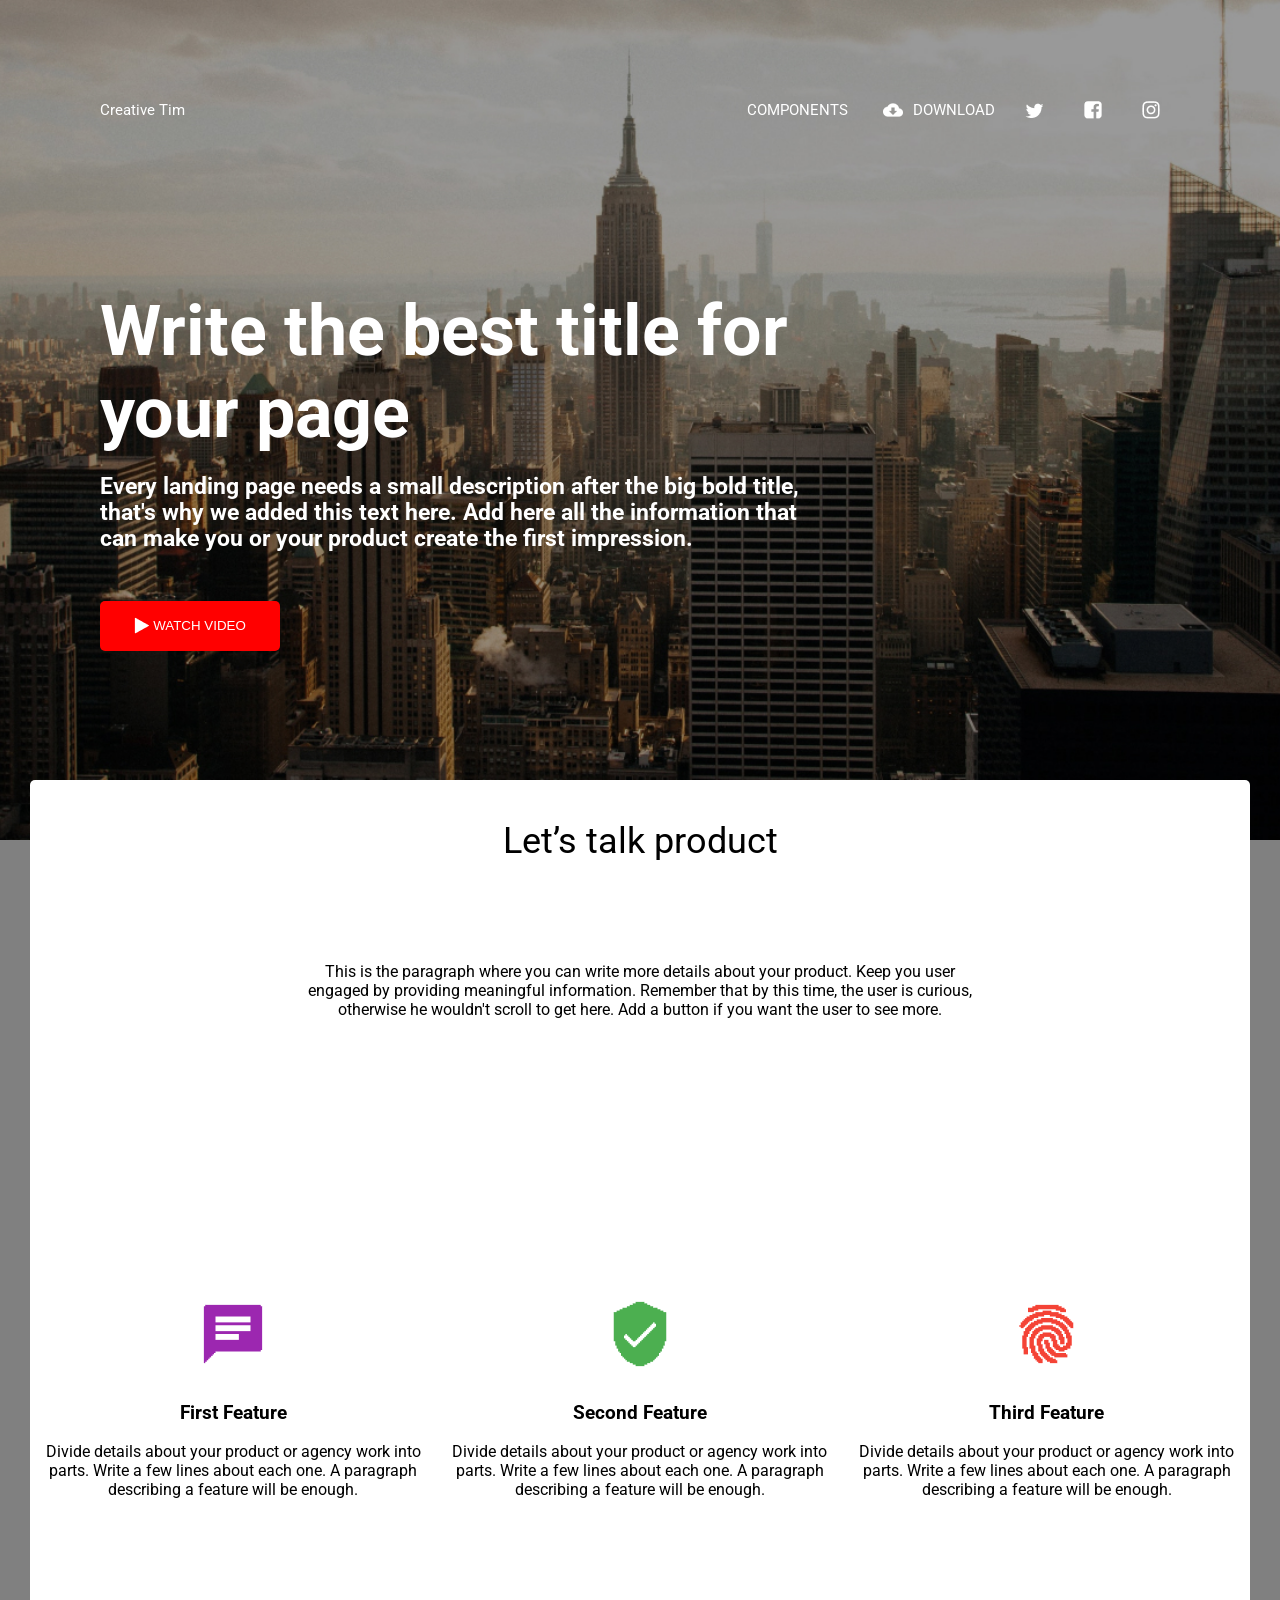
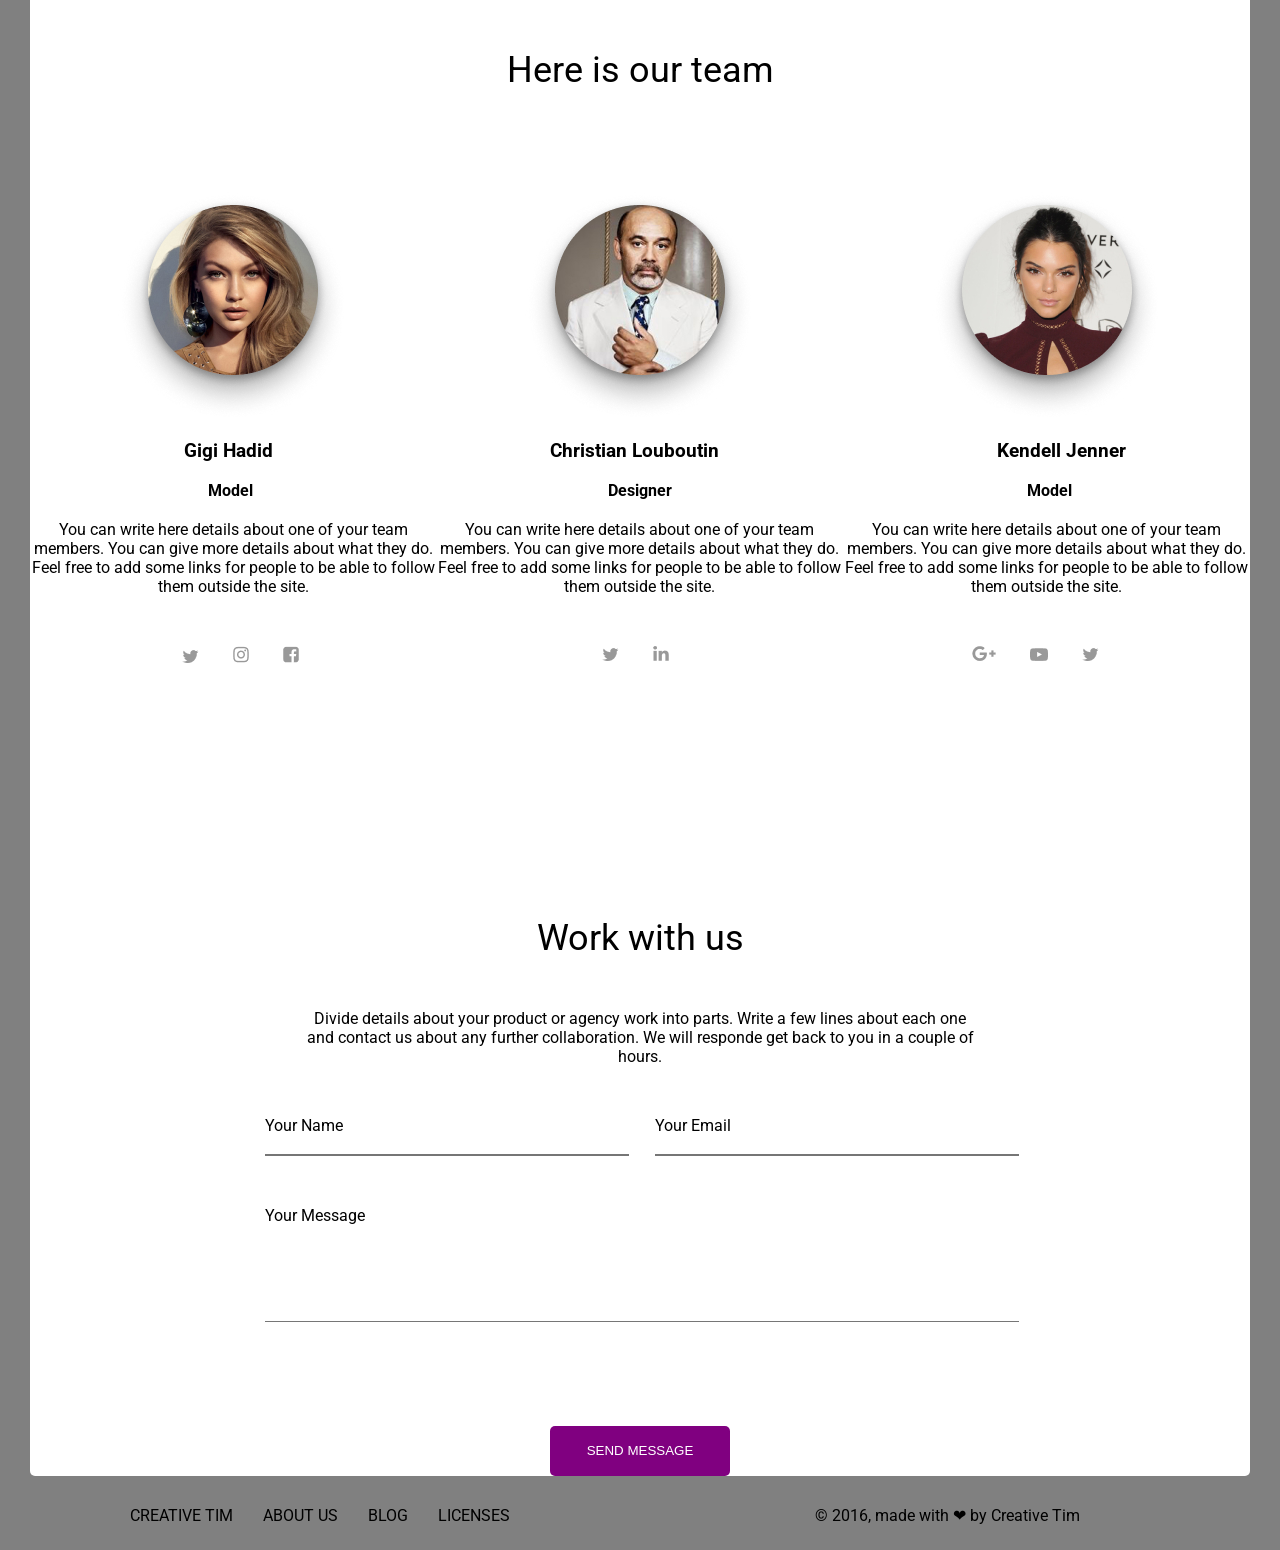
==== figma.html @ 45a32b56 "udpdate" ====
<!-- <!DOCTYPE html>
<html>
<head>
    <title> figma </title>
    <meta charset="Utf-8">
    <link rel="stylesheet" href="./figma.css">
    <link href="https://fonts.googleapis.com/css?family=Roboto:400,500&display=swap" rel="stylesheet">
    <meta name="viewport" content="width=device-width, initial-scale=1.0">
</head>
<body>    
    <header class="header">        
        <div class="flex">
            <div class="left">Creative Tim</div>
            <div class="right">
                <a class="space" href="Componenets">COMPONENTS</a>
                <img class="down" src="pictures/down.png">
                <a class="space2" href="download">DOWNLOAD</a>
                <img class="twit" src="pictures/twit.png">
                <img class="fac" src="pictures/fac.png">
                <img class="inst"src="pictures/inst.png">
            </div>
        </div>
        <div class="cont">
            <h1>
                Write the best title for<br> your page
            </h1>
        </div>
        <div class="cont2">
            <h2>Every landing page needs a small description after the big bold title,<br> 
                that's why we added this text here. Add here all the information that<br> 
                can make you or your product create the first impression.</h2>
        </div> 
        <button class="Rec2">
            <img class="triangle" src="pictures/triangle.png">WATCH VIDEO
        </button>       
    </header>
    <div class="main">
        <div class="name">Let’s talk product</div>
        <div class="content">This is the paragraph where you can write more details about your product. Keep you user<br> 
            engaged by providing meaningful information. Remember that by this time, the user is curious,<br> 
            otherwise he wouldn't scroll to get here. Add a button if you want the user to see more.</div>
        <div class="pictures">
             <img class="images" src="pictures/ff.png">          
             <img class="images" src="pictures/sf.png">
             <img class="images" src="pictures/tf.png">
        </div>
        <div class="features">
             <h3>First Feature</h3>
             <h3>Second Feature</h3>
             <h3>Third Feature</h3>
        </div>
        <div class="feature-text">
            <div class="text">
                 <span>Divide details about your product or agency work into<br> 
                 parts. Write a few lines about each one. A paragraph<br> 
                 describing a feature will be enough.<br></span>
            </div>
            <div class="text">
                 <span>Divide details about your product or agency work into<br> 
                 parts. Write a few lines about each one. A paragraph<br> 
                 describing a feature will be enough.<br></span>
            </div>
            <div class="text">
                 <span>Divide details about your product or agency work into<br> 
                 parts. Write a few lines about each one. A paragraph<br> 
                 describing a feature will be enough.<br></span>
            </div>    
        </div>
        <div class="name2">Here is our team</div>
        <div class="pictures2">
             <img class="people" src="pictures/gigi.jpg">
             <img class="people" src="pictures/chris.jpg">
             <img class="people" src="pictures/ken.jpg">
        </div>
        <div class="name-surname">
             <h3>Gigi Hadid</h3>
             <h3>Christian Louboutin</h3>
             <h3>Kendell Jenner</h3>
        </div>
        <div class="proffession">
             <h4>Model</h4>
             <h4>Designer</h4>
             <h4>Model</h4>
        </div>
        <div class="detail-text">
            <div class="detail">
                 <p>You can write here details about one of your team<br> 
                 members. You can give more details about what they do.<br> 
                 Feel free to add some links for people to be able to follow<br> 
                 them outside the site.</p>
            </div>
            <div class="detail">
                 <p>You can write here details about one of your team<br> 
                 members. You can give more details about what they do.<br> 
                 Feel free to add some links for people to be able to follow<br> 
                 them outside the site.</p>
            </div>
            <div class="detail">
                 <p>You can write here details about one of your team<br> 
                 members. You can give more details about what they do.<br> 
                 Feel free to add some links for people to be able to follow<br> 
                 them outside the site.</p>
            </div>
        </div>
        <div class="icons-int">
            <div class="icons">
                <img class="twit2" src="pictures/twit2.png">
                <img class="inst2" src="pictures/inst2.png">
                <img class="fac2" src="pictures/fac2.png">
            </div>
            <div class="icons">
                <img class="twit2" src="pictures/twit2.png">
                <img class="link" src="pictures/link.png">
            </div>
            <div class="icons">
                <img class="Google" src="pictures/G.png">
                <img class="yout" src="pictures/yout.png">
                <img class="twit2" src="pictures/twit2.png">
            </div>
        </div>
        <div class="contact-form">
            <div class="name3">Work with us</div>
            <div class="content2">Divide details about your product or agency work into parts. Write a few lines about each one<br> 
                and contact us about any further collaboration. We will responde get back to you in a couple of<br>hours.
            </div>
            <div class="sign">
                <div class="TEXT">
                    <p class="input-name">Your Name</p>
               
                    <div>
                        <input class="dig1" type="text" name="name">
                    </div>
                </div>   
                <div class="TEXT">
                    <p class="input-name">Your Email</p>
                
                    <div>
                        <input class="dig2" type="text">
                    </div>
                </div>
            </div>
            <div class="sign2">
                <p class="input-name2">Your Message</p>
                <div>
                    <textarea class="sign2-2"></textarea>
                </div>
            </div>
            <div class="send-message">
                <button class="s-m">SEND MESSAGE</button>
                
            </div>
        </div>
    </div>
    <footer class="bottom">
        <div class="bottom-words">
            <div class="words">CREATIVE TIM</div>
            <div class="words">ABOUT US</div>
            <div class="words">BLOG</div>
            <div class="words">LICENSES</div>
        </div>
        <div class="corp">&#169; 2016, made with &#10084; by Creative Tim</div>
    </footer>    
</body>
</html> -->


<!DOCTYPE html>
<html>
<head>
    <title> figma </title>
    <meta charset="Utf-8">
    <link rel="stylesheet" href="./figma.css">
    <link href="https://fonts.googleapis.com/css?family=Roboto:400,500&display=swap" rel="stylesheet">
    <meta name="viewport" content="width=device-width, initial-scale=1.0">
</head>
<body>    
    <header class="header">        
        <div class="flex">
            <div class="left">Creative Tim</div>
            <div class="right">
                <a class="space" href="Componenets">COMPONENTS</a>
                <img class="down" src="pictures/down.png">
                <a class="space2" href="download">DOWNLOAD</a>
                <img class="twit" src="pictures/twit.png">
                <img class="fac" src="pictures/fac.png">
                <img class="inst"src="pictures/inst.png">
            </div>
        </div>
        <div class="cont">
            <h1>
                Write the best title for your page
            </h1>
        </div>
        <div class="cont2">
            <h2>Every landing page needs a small description after the big bold title, 
                that's why we added this text here. Add here all the information that 
                can make you or your product create the first impression.</h2>
        </div> 
        <button class="Rec2">
            <img class="triangle" src="pictures/triangle.png">WATCH VIDEO
        </button>       
    </header>
    <div class="main">
        <div class="name">Let’s talk product</div>
        <div class="content">This is the paragraph where you can write more details about your product. Keep you user<br> 
            engaged by providing meaningful information. Remember that by this time, the user is curious,<br> 
            otherwise he wouldn't scroll to get here. Add a button if you want the user to see more.</div>
        <div class="pictures-features-text">
            <div class="pic-feat-txt">
                    <img class="images" src="pictures/ff.png">
                    <h3>First Feature</h3>
                    <span>Divide details about your product or agency work into<br> 
                        parts. Write a few lines about each one. A paragraph<br> 
                        describing a feature will be enough.<br></span>
            </div>
            <div class="pic-feat-txt">         
                    <img class="images" src="pictures/sf.png">
                    <h3>Second Feature</h3>
                    <span>Divide details about your product or agency work into<br> 
                        parts. Write a few lines about each one. A paragraph<br> 
                        describing a feature will be enough.<br></span>
            </div>
            <div class="pic-feat-txt">
                    <img class="images" src="pictures/tf.png">
                    <h3>Third Feature</h3>
                    <span>Divide details about your product or agency work into<br> 
                        parts. Write a few lines about each one. A paragraph<br> 
                        describing a feature will be enough.<br></span>
            </div>
        </div>                  
        <div class="name2">Here is our team</div>
        <div class="pictures2">
             <img class="people" src="pictures/gigi.jpg">
             <img class="people" src="pictures/chris.jpg">
             <img class="people" src="pictures/ken.jpg">
        </div>
        <div class="name-surname">
             <h3>Gigi Hadid</h3>
             <h3>Christian Louboutin</h3>
             <h3>Kendell Jenner</h3>
        </div>
        <div class="proffession">
             <h4>Model</h4>
             <h4>Designer</h4>
             <h4>Model</h4>
        </div>
        <div class="detail-text">
            <div class="detail">
                 <p>You can write here details about one of your team<br> 
                 members. You can give more details about what they do.<br> 
                 Feel free to add some links for people to be able to follow<br> 
                 them outside the site.</p>
            </div>
            <div class="detail">
                 <p>You can write here details about one of your team<br> 
                 members. You can give more details about what they do.<br> 
                 Feel free to add some links for people to be able to follow<br> 
                 them outside the site.</p>
            </div>
            <div class="detail">
                 <p>You can write here details about one of your team<br> 
                 members. You can give more details about what they do.<br> 
                 Feel free to add some links for people to be able to follow<br> 
                 them outside the site.</p>
            </div>
        </div>
        <div class="icons-int">
            <div class="icons">
                <img class="twit2" src="pictures/twit2.png">
                <img class="inst2" src="pictures/inst2.png">
                <img class="fac2" src="pictures/fac2.png">
            </div>
            <div class="icons">
                <img class="twit2" src="pictures/twit2.png">
                <img class="link" src="pictures/link.png">
            </div>
            <div class="icons">
                <img class="Google" src="pictures/G.png">
                <img class="yout" src="pictures/yout.png">
                <img class="twit2" src="pictures/twit2.png">
            </div>
        </div>
        <div class="contact-form">
            <div class="name3">Work with us</div>
            <div class="content2">Divide details about your product or agency work into parts. Write a few lines about each one<br> 
                and contact us about any further collaboration. We will responde get back to you in a couple of<br>hours.
            </div>
            <div class="sign">
                <div class="TEXT">
                    <p class="input-name">Your Name</p>
               
                    <div>
                        <input class="dig1" type="text" name="name">
                    </div>
                </div>   
                <div class="TEXT">
                    <p class="input-name">Your Email</p>
                
                    <div>
                        <input class="dig2" type="text">
                    </div>
                </div>
            </div>
            <div class="sign2">
                <p class="input-name2">Your Message</p>
                <div>
                    <textarea class="sign2-2"></textarea>
                </div>
            </div>
            <div class="send-message">
                <button class="s-m">SEND MESSAGE</button>
                
            </div>
        </div>
    </div>
    <footer class="bottom">
        <div class="bottom-words">
            <div class="words">CREATIVE TIM</div>
            <div class="words">ABOUT US</div>
            <div class="words">BLOG</div>
            <div class="words">LICENSES</div>
        </div>
        <div class="corp">&#169; 2016, made with &#10084; by Creative Tim</div>
    </footer>    
</body>
</html>
---- figma.css ----
/* p,h1{ 
    margin:0;
}

.header{   
    background: url(pictures/Rec.jpg) no-repeat center / cover; 
    height: 740px;
    color: white;
    padding-top: 100px;
    padding-left: 100px;
    padding-right: 100px;
    font-size: 15px;      
}
body{
    background: grey;
    font-family: Roboto;
    margin:0;   
}
a{
  color: white;    
}
.right{
    display: flex;
    align-items: center;
}
.space{
    margin: 0 35px;
    text-decoration: none;
}
.down{
    margin-left: 0 ;
}
.space2{
    margin: 0 10px;
    text-decoration: none;
}
.twit{
    margin: 0 20px;
}
.fac{
    margin: 0 20px;
}
.inst{
    margin: 0 20px;
}
.flex{
    display: flex;
    justify-content: space-between;
    align-items: center;
    margin-bottom: 170px;
}
.cont{
    font-style: normal;
    font-size: 35px;    
    font-weight: 500;
    font-family: Roboto;        
}
.cont2{
    margin-bottom: 50px;
    font-family: Roboto;
    font-weight: normal;
}
.Rec2{
    height: 50px;
    width: 180px;
    background-color: red;
    line-height: 50px;
    text-align: center;
    display: flex;
    justify-content: center;
    align-items: center;
    border-radius: 5px;
    border: none;
    color: white;
}
.triangle{
    padding-right:3px;
}
.main {
    background-color: white;
    padding: 100px;    
    margin: 30px;
    margin-top:-60px;
    border-radius: 5px;  
}
.name{
    margin-bottom: 100px;
    text-align: center;
    font-size: 36px;
    font-family: Roboto;
    font-style: normal;    
}
.content{    
    margin: auto;
    text-align: center;
    width: auto;
    margin-bottom:280px;
}
.pictures{
    display: flex;
    justify-content: space-around;
}
.images{
    margin-bottom:10px;
}
.features{    
    display: flex;
    justify-content: space-around;       
}
.feature-text{
    padding-top:30px;
    display: flex;
    justify-content: space-around;
    margin-bottom: 250px;
}
.text{
    text-align: center;
}
.name2{    
    text-align: center;
    font-size: 36px;
    font-family: Roboto;
    font-style: normal;
    margin-bottom: 50px;
}
.pictures2{
    padding-top: 50px;
    display: flex;
    justify-content: space-around;
}

.name-surname{
    display: flex;
    justify-content: space-around;
    margin-top: 0;
}
.name-surname h3{
    margin-left: 30px;
}
.proffession{
    display: flex;
    justify-content: space-around;
}
.proffession h4{
    margin: 0px;
}
.detail-text{
    display: flex;
    justify-content: space-around;
    text-align:center;
    margin-top:20px;
}
.icons-int{
    display: flex;
    justify-content: space-around;
    margin-bottom:250px;   
}
.icons{
    margin-top: 50px;
}
.twit2{
    margin: 0 15px;
}
.inst2{
    margin: 0 15px; 
}
.fac2{
    margin: 0 15px;
}
.link{
    margin: 0 15px;
}
.Google{
    margin: 0 15px;
}
.yout{
    margin: 0 15px;
}
.contact-form{
    padding-right: 20px;
    padding-left: 20px;
    font-family: Roboto;
}
.name3{    
    text-align: center;
    font-size: 36px;
    font-family: Roboto;
    font-style: normal;
    margin-bottom: 50px;
}
.content2{
    text-align: center;
    margin-bottom: 50px;;
}
.sign{
    display:flex;
    justify-content: space-around;     
    max-width: 750px;
    margin-left: auto;
    margin-right: auto;
    margin-bottom: 50px;;   
}

.TEXT{
    width:48%;

}
.TEXT:first-child{
    margin-right: 4%;
}

.dig1{
    width: 100%;
    border-top:none;
    border-right:none;
    border-left:none;
}
.dig2{
    width:100%;
    border-top:none;
    border-right:none;
    border-left:none;
}
.sign2{
    max-width: 750px;    
    margin-right: auto;
    margin-left: auto;
    margin-bottom: 100px;      
}
.sign2-2{
    height: 92px;
    resize: none;
    border-top:none;
    border-right:none;
    border-left:none;
    width: 100%;    
}
.send-message{
    display: flex;
    justify-content: center;    
}

.bor{
    border-top:none;
    border-right:none;
    border-left:none;
}
.s-m{
    display: flex;
    justify-content: center;
    height: 50px;
    width: 180px;
    background-color:purple;
    line-height: 50px;
    text-align: center;
    display: flex;
    justify-content: center;
    align-items: center;
    border-radius: 5px;
    color:white;
    border:none;
    cursor: pointer;       
}
.bottom{
    display: flex;
    justify-content: space-between;
    padding-right:100px;
    padding-left: 100px;
    margin-bottom: 25px;
}
.bottom-words{
    display: flex;
    justify-content: start;
}
.words{
    padding-left: 30px;
}
.corp{
    padding-right: 100px;
}


@media screen and (max-width: 800px) {
    .pictures2 {        
        flex-direction: column;
        align-items: center;       
    }
    .flex{
        flex-direction: column;
        align-items: center; 
    }
    .bottom{
        flex-direction: column;
        align-items: center;  
    }
}
@media screen and (max-width: 800px){
    .cont{
        font-size: 20px;              
    }
    .cont2{
        font-size: 10px; 
    }
}
@media screen and (max-width: 700px){
    .sign{
        flex-direction: column;
        align-items: center;                
    }
    .sign2{
        text-align: center;
    }
    .bottom{
        display: flex; 
        justify-content: space-between;
        padding-right:10px;
        padding-left: 10px;
        margin-bottom: 5px;
    }
    .pictures{
        flex-direction: column;
        align-items: center;
    }
    
} */


p,h1{ 
    margin:0;
}

.header{   
    background: url(pictures/Rec.jpg) no-repeat center / cover; 
    height: 740px;
    color: white;
    padding-top: 100px;
    padding-left: 100px;
    padding-right: 100px;
    font-size: 15px;      
}
body{
    background: grey;
    font-family: Roboto;
    margin:0;   
}
a{
  color: white;    
}
.right{
    display: flex;
    align-items: center;
}
.space{
    margin: 0 35px;
    text-decoration: none;
}
.down{
    margin-left: 0 ;
}
.space2{
    margin: 0 10px;
    text-decoration: none;
}
.twit{
    margin: 0 20px;
}
.fac{
    margin: 0 20px;
}
.inst{
    margin: 0 20px;
}
.flex{
    display: flex;
    justify-content: space-between;
    align-items: center;
    margin-bottom: 170px;
}
.cont{
    font-style: normal;
    font-size: 35px;    
    font-weight: 500;
    font-family: Roboto;
    width: 744px;        
}
.cont2{
    margin-bottom: 50px;
    font-family: Roboto;
    font-weight: normal;
    width: 715px;
}
.Rec2{
    height: 50px;
    width: 180px;
    background-color: red;
    line-height: 50px;
    text-align: center;
    display: flex;
    justify-content: center;
    align-items: center;
    border-radius: 5px;
    border: none;
    color: white;
}
.triangle{
    padding-right:3px;
}
.main {
    background-color: white;
    padding-top: 40px;    
    margin: 30px;
    margin-top:-60px;
    border-radius: 5px;  
}
.name{
    margin-bottom: 100px;
    text-align: center;
    font-size: 36px;
    font-family: Roboto;
    font-style: normal;    
}
.content{    
    margin: auto;
    text-align: center;
    width: auto;
    margin-bottom:280px;
}
.pictures{
    display: flex;
    justify-content: space-around;
}
.images{
    margin-bottom:10px;
}

.pictures-features-text{
    display: flex;
    justify-content: space-around;
    text-align: center;
    max-width: 100%;
    margin-bottom: 150px;
}

.text{
    text-align: center;
}
.name2{    
    text-align: center;
    font-size: 36px;
    font-family: Roboto;
    font-style: normal;
    margin-bottom: 50px;
}
.pictures2{
    padding-top: 50px;
    display: flex;
    justify-content: space-around;
}

.name-surname{
    display: flex;
    justify-content: space-around;
    margin-top: 0;
}
.name-surname h3{
    margin-left: 30px;
}
.proffession{
    display: flex;
    justify-content: space-around;
}
.proffession h4{
    margin: 0px;
}
.detail-text{
    display: flex;
    justify-content: space-around;
    text-align:center;
    margin-top:20px;
}
.icons-int{
    display: flex;
    justify-content: space-around;
    margin-bottom:250px;   
}
.icons{
    margin-top: 50px;
}
.twit2{
    margin: 0 15px;
}
.inst2{
    margin: 0 15px; 
}
.fac2{
    margin: 0 15px;
}
.link{
    margin: 0 15px;
}
.Google{
    margin: 0 15px;
}
.yout{
    margin: 0 15px;
}
.contact-form{
    padding-right: 20px;
    padding-left: 20px;
    font-family: Roboto;
}
.name3{    
    text-align: center;
    font-size: 36px;
    font-family: Roboto;
    font-style: normal;
    margin-bottom: 50px;
}
.content2{
    text-align: center;
    margin-bottom: 50px;;
}
.sign{
    display:flex;
    justify-content: space-around;     
    max-width: 750px;
    margin-left: auto;
    margin-right: auto;
    margin-bottom: 50px;;   
}

.TEXT{
    width:48%;

}
.TEXT:first-child{
    margin-right: 4%;
}

.dig1{
    width: 100%;
    border-top:none;
    border-right:none;
    border-left:none;
}
.dig2{
    width:100%;
    border-top:none;
    border-right:none;
    border-left:none;
}
.sign2{
    max-width: 750px;    
    margin-right: auto;
    margin-left: auto;
    margin-bottom: 100px;      
}
.sign2-2{
    height: 92px;
    resize: none;
    border-top:none;
    border-right:none;
    border-left:none;
    width: 100%;    
}
.send-message{
    display: flex;
    justify-content: center;    
}

.bor{
    border-top:none;
    border-right:none;
    border-left:none;
}
.s-m{
    display: flex;
    justify-content: center;
    height: 50px;
    width: 180px;
    background-color:purple;
    line-height: 50px;
    text-align: center;
    display: flex;
    justify-content: center;
    align-items: center;
    border-radius: 5px;
    color:white;
    border:none;
    cursor: pointer;       
}
.bottom{
    display: flex;
    justify-content: space-between;
    padding-right:100px;
    padding-left: 100px;
    margin-bottom: 25px;
}
.bottom-words{
    display: flex;
    justify-content: start;
}
.words{
    padding-left: 30px;
}
.corp{
    padding-right: 100px;
}


@media screen and (max-width: 700px){
    .pictures2 {        
        flex-direction: column;
        align-items: center;       
    }
    .flex{
        flex-direction: column;
        align-items: center; 
    }
    .bottom{
        flex-direction: column;
        align-items: center;  
    }
    .cont{
        font-size: 30px;
        width:465px;                      
    }
    .cont2{
        font-size: 13px;        
        width: 421px;         
    }
    .header{
        padding-left: 22px;
    }
    .sign{
        flex-direction: column;
        align-items: center;                
    }
    .sign2{
        text-align: center;
    }
    .bottom{
        display: flex; 
        justify-content: space-between;
        padding-right:10px;
        padding-left: 10px;
        margin-bottom: 5px;
    }
   
    .pictures-features-text{
        flex-direction: column;             
    }
    .content{    
        font-size: 20px;
        
    }
    
}
---- figma.css ----
/* p,h1{ 
    margin:0;
}

.header{   
    background: url(pictures/Rec.jpg) no-repeat center / cover; 
    height: 740px;
    color: white;
    padding-top: 100px;
    padding-left: 100px;
    padding-right: 100px;
    font-size: 15px;      
}
body{
    background: grey;
    font-family: Roboto;
    margin:0;   
}
a{
  color: white;    
}
.right{
    display: flex;
    align-items: center;
}
.space{
    margin: 0 35px;
    text-decoration: none;
}
.down{
    margin-left: 0 ;
}
.space2{
    margin: 0 10px;
    text-decoration: none;
}
.twit{
    margin: 0 20px;
}
.fac{
    margin: 0 20px;
}
.inst{
    margin: 0 20px;
}
.flex{
    display: flex;
    justify-content: space-between;
    align-items: center;
    margin-bottom: 170px;
}
.cont{
    font-style: normal;
    font-size: 35px;    
    font-weight: 500;
    font-family: Roboto;        
}
.cont2{
    margin-bottom: 50px;
    font-family: Roboto;
    font-weight: normal;
}
.Rec2{
    height: 50px;
    width: 180px;
    background-color: red;
    line-height: 50px;
    text-align: center;
    display: flex;
    justify-content: center;
    align-items: center;
    border-radius: 5px;
    border: none;
    color: white;
}
.triangle{
    padding-right:3px;
}
.main {
    background-color: white;
    padding: 100px;    
    margin: 30px;
    margin-top:-60px;
    border-radius: 5px;  
}
.name{
    margin-bottom: 100px;
    text-align: center;
    font-size: 36px;
    font-family: Roboto;
    font-style: normal;    
}
.content{    
    margin: auto;
    text-align: center;
    width: auto;
    margin-bottom:280px;
}
.pictures{
    display: flex;
    justify-content: space-around;
}
.images{
    margin-bottom:10px;
}
.features{    
    display: flex;
    justify-content: space-around;       
}
.feature-text{
    padding-top:30px;
    display: flex;
    justify-content: space-around;
    margin-bottom: 250px;
}
.text{
    text-align: center;
}
.name2{    
    text-align: center;
    font-size: 36px;
    font-family: Roboto;
    font-style: normal;
    margin-bottom: 50px;
}
.pictures2{
    padding-top: 50px;
    display: flex;
    justify-content: space-around;
}

.name-surname{
    display: flex;
    justify-content: space-around;
    margin-top: 0;
}
.name-surname h3{
    margin-left: 30px;
}
.proffession{
    display: flex;
    justify-content: space-around;
}
.proffession h4{
    margin: 0px;
}
.detail-text{
    display: flex;
    justify-content: space-around;
    text-align:center;
    margin-top:20px;
}
.icons-int{
    display: flex;
    justify-content: space-around;
    margin-bottom:250px;   
}
.icons{
    margin-top: 50px;
}
.twit2{
    margin: 0 15px;
}
.inst2{
    margin: 0 15px; 
}
.fac2{
    margin: 0 15px;
}
.link{
    margin: 0 15px;
}
.Google{
    margin: 0 15px;
}
.yout{
    margin: 0 15px;
}
.contact-form{
    padding-right: 20px;
    padding-left: 20px;
    font-family: Roboto;
}
.name3{    
    text-align: center;
    font-size: 36px;
    font-family: Roboto;
    font-style: normal;
    margin-bottom: 50px;
}
.content2{
    text-align: center;
    margin-bottom: 50px;;
}
.sign{
    display:flex;
    justify-content: space-around;     
    max-width: 750px;
    margin-left: auto;
    margin-right: auto;
    margin-bottom: 50px;;   
}

.TEXT{
    width:48%;

}
.TEXT:first-child{
    margin-right: 4%;
}

.dig1{
    width: 100%;
    border-top:none;
    border-right:none;
    border-left:none;
}
.dig2{
    width:100%;
    border-top:none;
    border-right:none;
    border-left:none;
}
.sign2{
    max-width: 750px;    
    margin-right: auto;
    margin-left: auto;
    margin-bottom: 100px;      
}
.sign2-2{
    height: 92px;
    resize: none;
    border-top:none;
    border-right:none;
    border-left:none;
    width: 100%;    
}
.send-message{
    display: flex;
    justify-content: center;    
}

.bor{
    border-top:none;
    border-right:none;
    border-left:none;
}
.s-m{
    display: flex;
    justify-content: center;
    height: 50px;
    width: 180px;
    background-color:purple;
    line-height: 50px;
    text-align: center;
    display: flex;
    justify-content: center;
    align-items: center;
    border-radius: 5px;
    color:white;
    border:none;
    cursor: pointer;       
}
.bottom{
    display: flex;
    justify-content: space-between;
    padding-right:100px;
    padding-left: 100px;
    margin-bottom: 25px;
}
.bottom-words{
    display: flex;
    justify-content: start;
}
.words{
    padding-left: 30px;
}
.corp{
    padding-right: 100px;
}


@media screen and (max-width: 800px) {
    .pictures2 {        
        flex-direction: column;
        align-items: center;       
    }
    .flex{
        flex-direction: column;
        align-items: center; 
    }
    .bottom{
        flex-direction: column;
        align-items: center;  
    }
}
@media screen and (max-width: 800px){
    .cont{
        font-size: 20px;              
    }
    .cont2{
        font-size: 10px; 
    }
}
@media screen and (max-width: 700px){
    .sign{
        flex-direction: column;
        align-items: center;                
    }
    .sign2{
        text-align: center;
    }
    .bottom{
        display: flex; 
        justify-content: space-between;
        padding-right:10px;
        padding-left: 10px;
        margin-bottom: 5px;
    }
    .pictures{
        flex-direction: column;
        align-items: center;
    }
    
} */


p,h1{ 
    margin:0;
}

.header{   
    background: url(pictures/Rec.jpg) no-repeat center / cover; 
    height: 740px;
    color: white;
    padding-top: 100px;
    padding-left: 100px;
    padding-right: 100px;
    font-size: 15px;      
}
body{
    background: grey;
    font-family: Roboto;
    margin:0;   
}
a{
  color: white;    
}
.right{
    display: flex;
    align-items: center;
}
.space{
    margin: 0 35px;
    text-decoration: none;
}
.down{
    margin-left: 0 ;
}
.space2{
    margin: 0 10px;
    text-decoration: none;
}
.twit{
    margin: 0 20px;
}
.fac{
    margin: 0 20px;
}
.inst{
    margin: 0 20px;
}
.flex{
    display: flex;
    justify-content: space-between;
    align-items: center;
    margin-bottom: 170px;
}
.cont{
    font-style: normal;
    font-size: 35px;    
    font-weight: 500;
    font-family: Roboto;
    width: 744px;        
}
.cont2{
    margin-bottom: 50px;
    font-family: Roboto;
    font-weight: normal;
    width: 715px;
}
.Rec2{
    height: 50px;
    width: 180px;
    background-color: red;
    line-height: 50px;
    text-align: center;
    display: flex;
    justify-content: center;
    align-items: center;
    border-radius: 5px;
    border: none;
    color: white;
}
.triangle{
    padding-right:3px;
}
.main {
    background-color: white;
    padding-top: 40px;    
    margin: 30px;
    margin-top:-60px;
    border-radius: 5px;  
}
.name{
    margin-bottom: 100px;
    text-align: center;
    font-size: 36px;
    font-family: Roboto;
    font-style: normal;    
}
.content{    
    margin: auto;
    text-align: center;
    width: auto;
    margin-bottom:280px;
}
.pictures{
    display: flex;
    justify-content: space-around;
}
.images{
    margin-bottom:10px;
}

.pictures-features-text{
    display: flex;
    justify-content: space-around;
    text-align: center;
    max-width: 100%;
    margin-bottom: 150px;
}

.text{
    text-align: center;
}
.name2{    
    text-align: center;
    font-size: 36px;
    font-family: Roboto;
    font-style: normal;
    margin-bottom: 50px;
}
.pictures2{
    padding-top: 50px;
    display: flex;
    justify-content: space-around;
}

.name-surname{
    display: flex;
    justify-content: space-around;
    margin-top: 0;
}
.name-surname h3{
    margin-left: 30px;
}
.proffession{
    display: flex;
    justify-content: space-around;
}
.proffession h4{
    margin: 0px;
}
.detail-text{
    display: flex;
    justify-content: space-around;
    text-align:center;
    margin-top:20px;
}
.icons-int{
    display: flex;
    justify-content: space-around;
    margin-bottom:250px;   
}
.icons{
    margin-top: 50px;
}
.twit2{
    margin: 0 15px;
}
.inst2{
    margin: 0 15px; 
}
.fac2{
    margin: 0 15px;
}
.link{
    margin: 0 15px;
}
.Google{
    margin: 0 15px;
}
.yout{
    margin: 0 15px;
}
.contact-form{
    padding-right: 20px;
    padding-left: 20px;
    font-family: Roboto;
}
.name3{    
    text-align: center;
    font-size: 36px;
    font-family: Roboto;
    font-style: normal;
    margin-bottom: 50px;
}
.content2{
    text-align: center;
    margin-bottom: 50px;;
}
.sign{
    display:flex;
    justify-content: space-around;     
    max-width: 750px;
    margin-left: auto;
    margin-right: auto;
    margin-bottom: 50px;;   
}

.TEXT{
    width:48%;

}
.TEXT:first-child{
    margin-right: 4%;
}

.dig1{
    width: 100%;
    border-top:none;
    border-right:none;
    border-left:none;
}
.dig2{
    width:100%;
    border-top:none;
    border-right:none;
    border-left:none;
}
.sign2{
    max-width: 750px;    
    margin-right: auto;
    margin-left: auto;
    margin-bottom: 100px;      
}
.sign2-2{
    height: 92px;
    resize: none;
    border-top:none;
    border-right:none;
    border-left:none;
    width: 100%;    
}
.send-message{
    display: flex;
    justify-content: center;    
}

.bor{
    border-top:none;
    border-right:none;
    border-left:none;
}
.s-m{
    display: flex;
    justify-content: center;
    height: 50px;
    width: 180px;
    background-color:purple;
    line-height: 50px;
    text-align: center;
    display: flex;
    justify-content: center;
    align-items: center;
    border-radius: 5px;
    color:white;
    border:none;
    cursor: pointer;       
}
.bottom{
    display: flex;
    justify-content: space-between;
    padding-right:100px;
    padding-left: 100px;
    margin-bottom: 25px;
}
.bottom-words{
    display: flex;
    justify-content: start;
}
.words{
    padding-left: 30px;
}
.corp{
    padding-right: 100px;
}


@media screen and (max-width: 700px){
    .pictures2 {        
        flex-direction: column;
        align-items: center;       
    }
    .flex{
        flex-direction: column;
        align-items: center; 
    }
    .bottom{
        flex-direction: column;
        align-items: center;  
    }
    .cont{
        font-size: 30px;
        width:465px;                      
    }
    .cont2{
        font-size: 13px;        
        width: 421px;         
    }
    .header{
        padding-left: 22px;
    }
    .sign{
        flex-direction: column;
        align-items: center;                
    }
    .sign2{
        text-align: center;
    }
    .bottom{
        display: flex; 
        justify-content: space-between;
        padding-right:10px;
        padding-left: 10px;
        margin-bottom: 5px;
    }
   
    .pictures-features-text{
        flex-direction: column;             
    }
    .content{    
        font-size: 20px;
        
    }
    
}
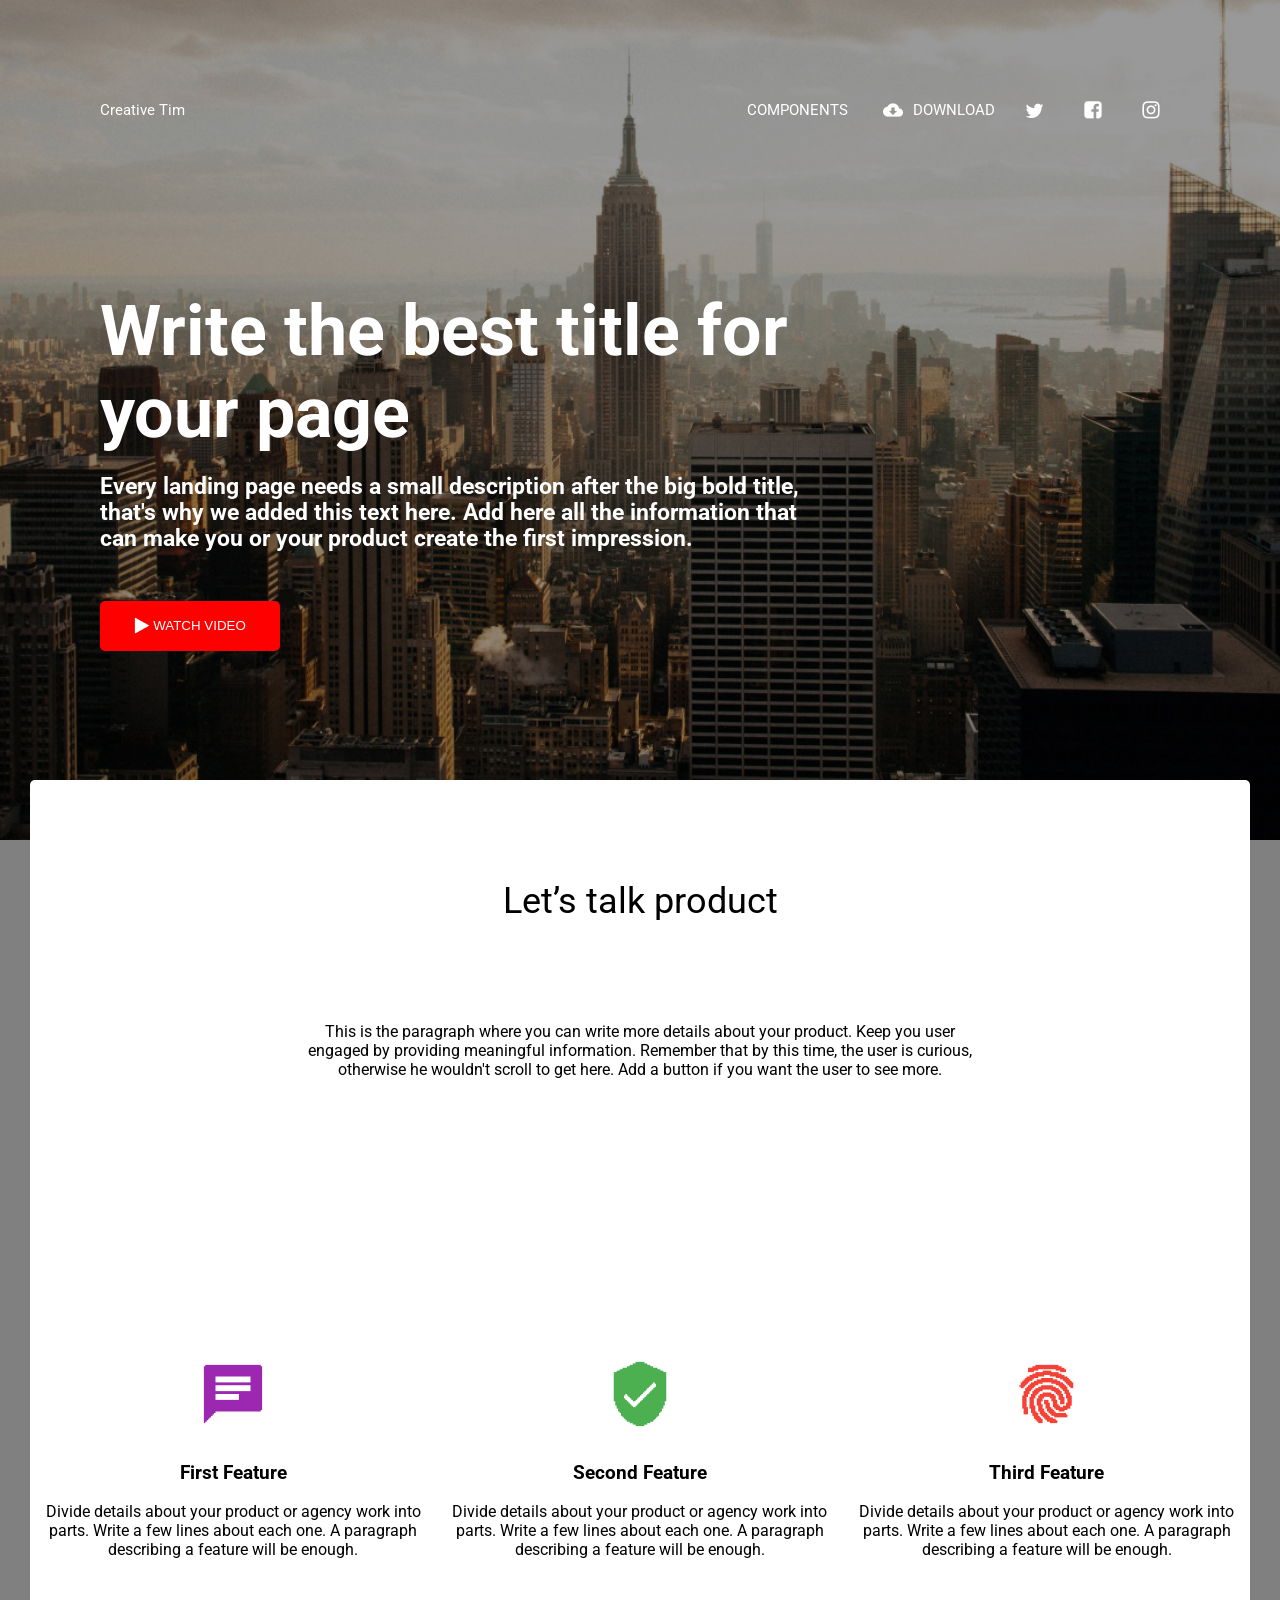
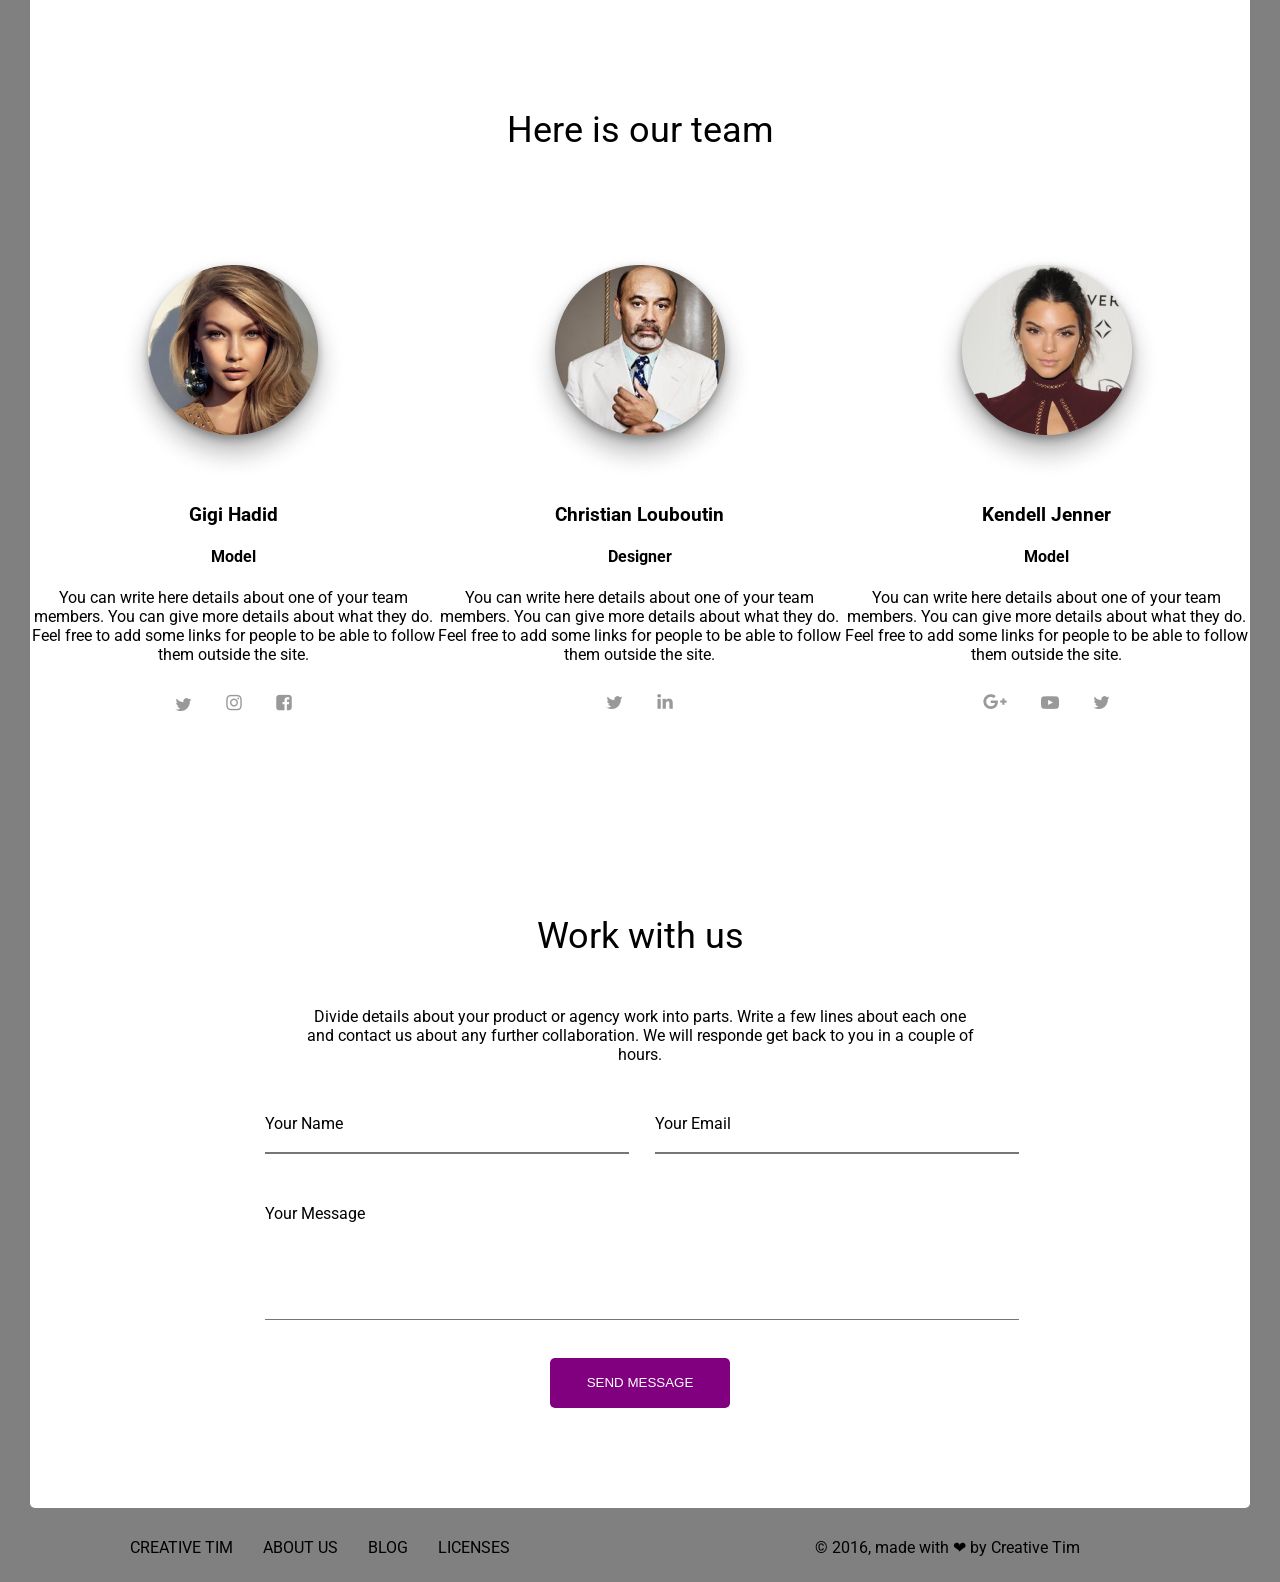
==== commit bce290e3: "update" ====
--- a/figma.html
+++ b/figma.html
@@ -230,60 +230,53 @@
         </div>                  
         <div class="name2">Here is our team</div>
         <div class="pictures2">
-             <img class="people" src="pictures/gigi.jpg">
-             <img class="people" src="pictures/chris.jpg">
-             <img class="people" src="pictures/ken.jpg">
-        </div>
-        <div class="name-surname">
-             <h3>Gigi Hadid</h3>
-             <h3>Christian Louboutin</h3>
-             <h3>Kendell Jenner</h3>
-        </div>
-        <div class="proffession">
-             <h4>Model</h4>
-             <h4>Designer</h4>
-             <h4>Model</h4>
-        </div>
-        <div class="detail-text">
-            <div class="detail">
-                 <p>You can write here details about one of your team<br> 
-                 members. You can give more details about what they do.<br> 
-                 Feel free to add some links for people to be able to follow<br> 
-                 them outside the site.</p>
-            </div>
-            <div class="detail">
-                 <p>You can write here details about one of your team<br> 
-                 members. You can give more details about what they do.<br> 
-                 Feel free to add some links for people to be able to follow<br> 
-                 them outside the site.</p>
-            </div>
-            <div class="detail">
-                 <p>You can write here details about one of your team<br> 
-                 members. You can give more details about what they do.<br> 
-                 Feel free to add some links for people to be able to follow<br> 
-                 them outside the site.</p>
-            </div>
-        </div>
-        <div class="icons-int">
-            <div class="icons">
-                <img class="twit2" src="pictures/twit2.png">
-                <img class="inst2" src="pictures/inst2.png">
-                <img class="fac2" src="pictures/fac2.png">
-            </div>
-            <div class="icons">
-                <img class="twit2" src="pictures/twit2.png">
-                <img class="link" src="pictures/link.png">
-            </div>
-            <div class="icons">
-                <img class="Google" src="pictures/G.png">
-                <img class="yout" src="pictures/yout.png">
-                <img class="twit2" src="pictures/twit2.png">
-            </div>
-        </div>
+            <div class="pictures2-people">
+                <img class="people" src="pictures/gigi.jpg">
+                <h3>Gigi Hadid</h3>
+                <h4>Model</h4>
+                <p>You can write here details about one of your team<br> 
+                    members. You can give more details about what they do.<br> 
+                    Feel free to add some links for people to be able to follow<br> 
+                    them outside the site.</p>
+                    <div class="all-logos">
+                        <img class="twit2" src="pictures/twit2.png">
+                        <img class="inst2" src="pictures/inst2.png">
+                        <img class="fac2" src="pictures/fac2.png">
+                    </div>
+            </div>
+            <div class="pictures2-people">
+                <img class="people" src="pictures/chris.jpg">
+                <h3>Christian Louboutin</h3>
+                <h4>Designer</h4>
+                <p>You can write here details about one of your team<br> 
+                    members. You can give more details about what they do.<br> 
+                    Feel free to add some links for people to be able to follow<br> 
+                    them outside the site.</p>
+                    <div class="all-logos">
+                        <img class="twit2" src="pictures/twit2.png">
+                        <img class="link" src="pictures/link.png">
+                    </div>
+            </div>
+            <div class="pictures2-people">
+                <img class="people" src="pictures/ken.jpg">
+                <h3>Kendell Jenner</h3>
+                <h4>Model</h4>
+                <p>You can write here details about one of your team<br> 
+                    members. You can give more details about what they do.<br> 
+                    Feel free to add some links for people to be able to follow<br> 
+                    them outside the site.</p>
+                    <div class="all-logos">
+                        <img class="Google" src="pictures/G.png">
+                        <img class="yout" src="pictures/yout.png">
+                        <img class="twit2" src="pictures/twit2.png">
+                    </div>
+            </div>
+        </div>
+        
         <div class="contact-form">
             <div class="name3">Work with us</div>
             <div class="content2">Divide details about your product or agency work into parts. Write a few lines about each one<br> 
-                and contact us about any further collaboration. We will responde get back to you in a couple of<br>hours.
+                and contact us about any further collaboration. We will responde get back to you in a couple of<br> hours.
             </div>
             <div class="sign">
                 <div class="TEXT">
--- a/figma.css
+++ b/figma.css
@@ -410,7 +410,9 @@
     padding-top: 40px;    
     margin: 30px;
     margin-top:-60px;
-    border-radius: 5px;  
+    border-radius: 5px;
+    padding-top: 100px;
+    padding-bottom: 100px;  
 }
 .name{
     margin-bottom: 100px;
@@ -453,39 +455,21 @@
 }
 .pictures2{
     padding-top: 50px;
-    display: flex;
-    justify-content: space-around;
-}
-
+    margin-bottom: 200px;
+    display: flex;
+    justify-content: space-around;
+    text-align: center;
+}
+.all-logos{
+    margin-top: 30px;
+
+}
 .name-surname{
     display: flex;
     justify-content: space-around;
     margin-top: 0;
 }
-.name-surname h3{
-    margin-left: 30px;
-}
-.proffession{
-    display: flex;
-    justify-content: space-around;
-}
-.proffession h4{
-    margin: 0px;
-}
-.detail-text{
-    display: flex;
-    justify-content: space-around;
-    text-align:center;
-    margin-top:20px;
-}
-.icons-int{
-    display: flex;
-    justify-content: space-around;
-    margin-bottom:250px;   
-}
-.icons{
-    margin-top: 50px;
-}
+
 .twit2{
     margin: 0 15px;
 }
@@ -516,9 +500,10 @@
     font-style: normal;
     margin-bottom: 50px;
 }
-.content2{
-    text-align: center;
-    margin-bottom: 50px;;
+.content2{    
+    margin-bottom: 50px;
+    
+    text-align: center;
 }
 .sign{
     display:flex;
@@ -553,7 +538,7 @@
     max-width: 750px;    
     margin-right: auto;
     margin-left: auto;
-    margin-bottom: 100px;      
+    margin-bottom: 34px;      
 }
 .sign2-2{
     height: 92px;
--- a/figma.css
+++ b/figma.css
@@ -410,7 +410,9 @@
     padding-top: 40px;    
     margin: 30px;
     margin-top:-60px;
-    border-radius: 5px;  
+    border-radius: 5px;
+    padding-top: 100px;
+    padding-bottom: 100px;  
 }
 .name{
     margin-bottom: 100px;
@@ -453,39 +455,21 @@
 }
 .pictures2{
     padding-top: 50px;
-    display: flex;
-    justify-content: space-around;
-}
-
+    margin-bottom: 200px;
+    display: flex;
+    justify-content: space-around;
+    text-align: center;
+}
+.all-logos{
+    margin-top: 30px;
+
+}
 .name-surname{
     display: flex;
     justify-content: space-around;
     margin-top: 0;
 }
-.name-surname h3{
-    margin-left: 30px;
-}
-.proffession{
-    display: flex;
-    justify-content: space-around;
-}
-.proffession h4{
-    margin: 0px;
-}
-.detail-text{
-    display: flex;
-    justify-content: space-around;
-    text-align:center;
-    margin-top:20px;
-}
-.icons-int{
-    display: flex;
-    justify-content: space-around;
-    margin-bottom:250px;   
-}
-.icons{
-    margin-top: 50px;
-}
+
 .twit2{
     margin: 0 15px;
 }
@@ -516,9 +500,10 @@
     font-style: normal;
     margin-bottom: 50px;
 }
-.content2{
-    text-align: center;
-    margin-bottom: 50px;;
+.content2{    
+    margin-bottom: 50px;
+    
+    text-align: center;
 }
 .sign{
     display:flex;
@@ -553,7 +538,7 @@
     max-width: 750px;    
     margin-right: auto;
     margin-left: auto;
-    margin-bottom: 100px;      
+    margin-bottom: 34px;      
 }
 .sign2-2{
     height: 92px;
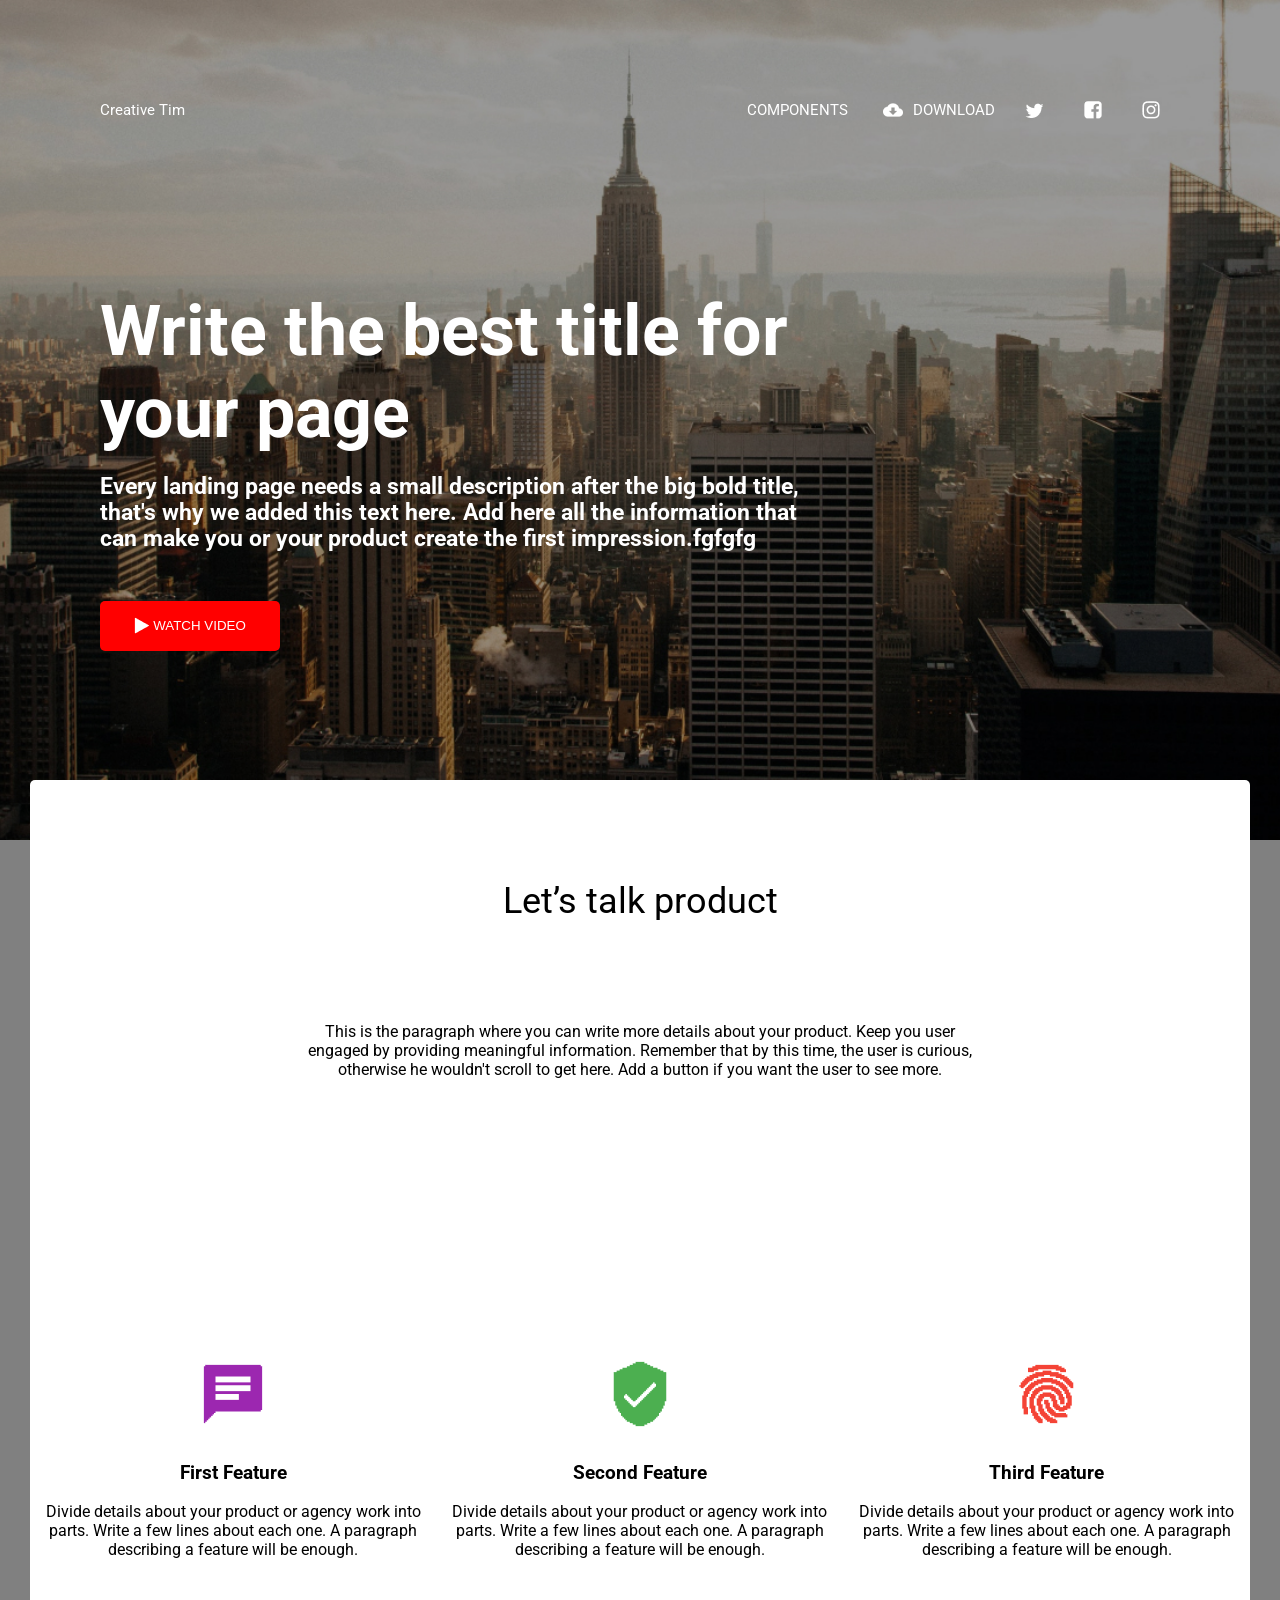
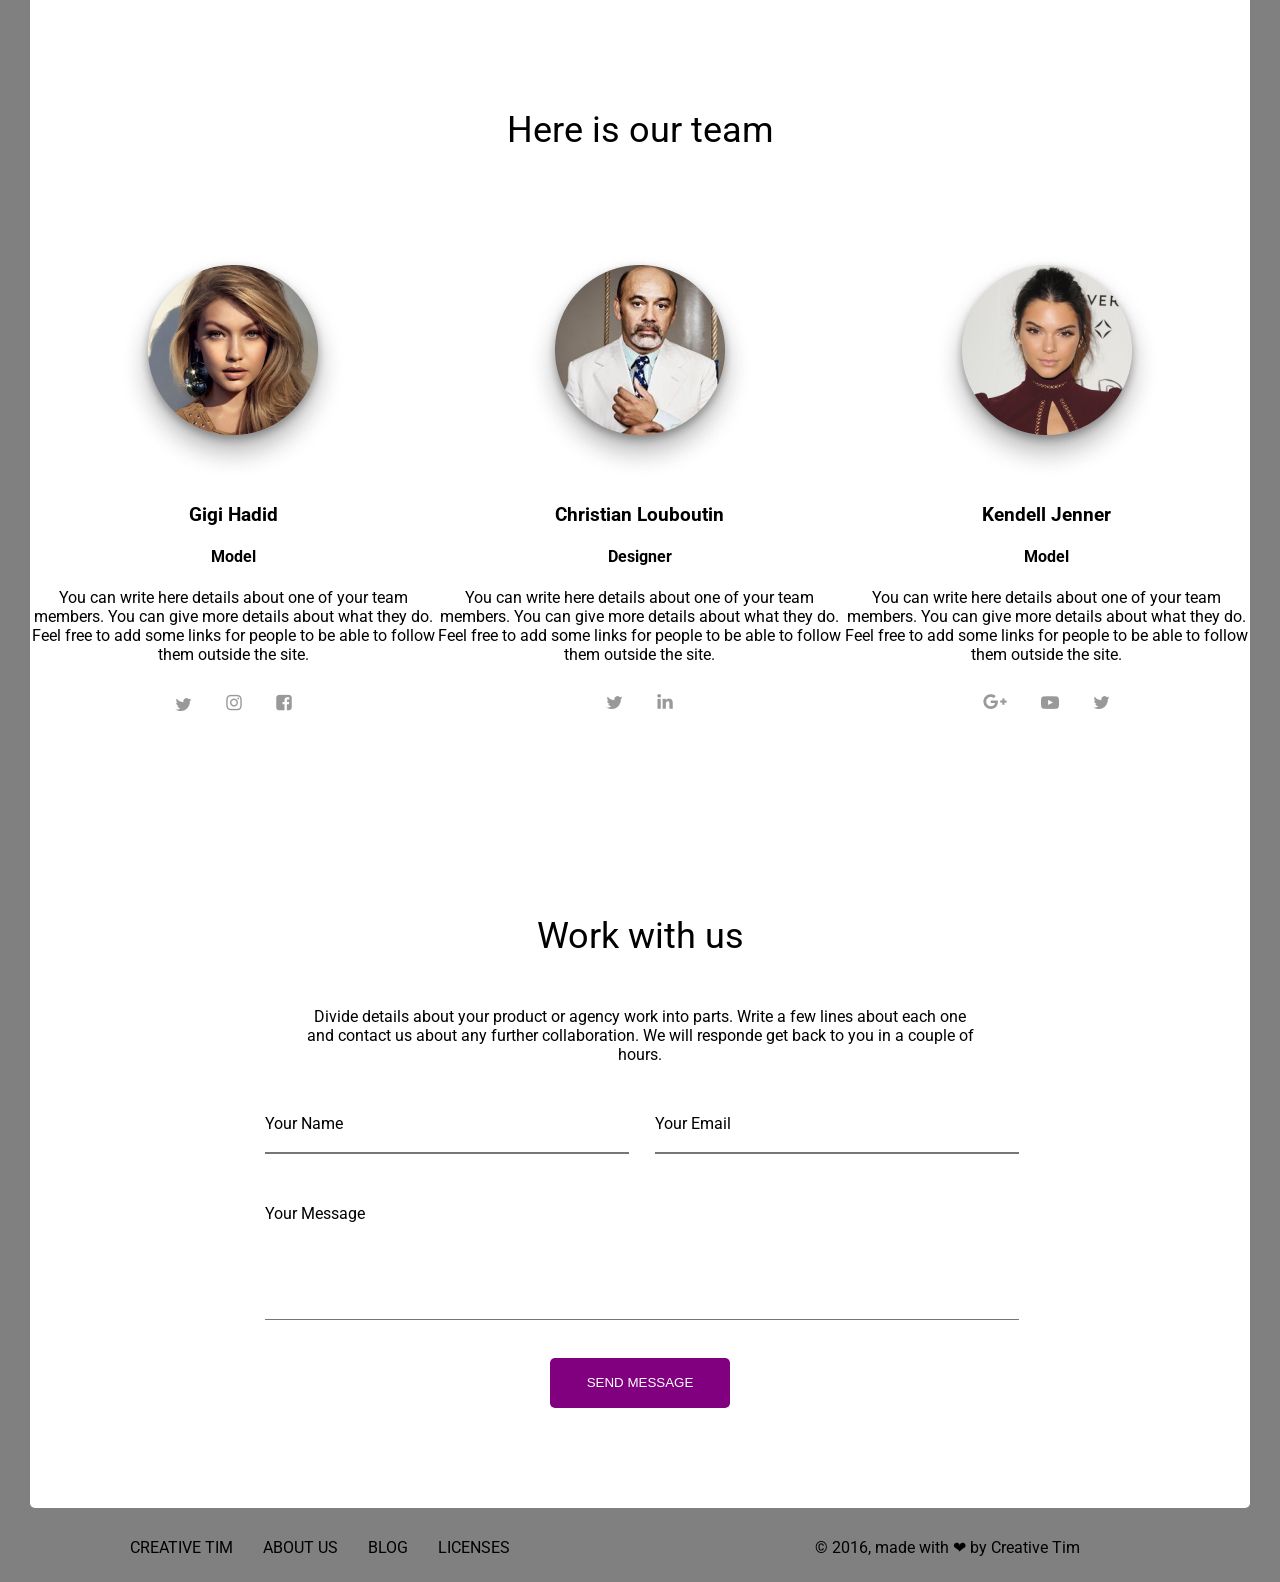
==== commit e2b32bad: "update" ====
--- a/figma.html
+++ b/figma.html
@@ -194,7 +194,7 @@
         <div class="cont2">
             <h2>Every landing page needs a small description after the big bold title, 
                 that's why we added this text here. Add here all the information that 
-                can make you or your product create the first impression.</h2>
+                can make you or your product create the first impression.fgfgfg</h2>
         </div> 
         <button class="Rec2">
             <img class="triangle" src="pictures/triangle.png">WATCH VIDEO
--- a/figma.css
+++ b/figma.css
@@ -401,6 +401,7 @@
     border-radius: 5px;
     border: none;
     color: white;
+    cursor: pointer;
 }
 .triangle{
     padding-right:3px;
@@ -515,13 +516,12 @@
 }
 
 .TEXT{
-    width:48%;
+    width:100%;
 
 }
 .TEXT:first-child{
     margin-right: 4%;
 }
-
 .dig1{
     width: 100%;
     border-top:none;
@@ -592,38 +592,45 @@
     padding-right: 100px;
 }
 
-
-@media screen and (max-width: 700px){
+@media screen and (max-width: 748px){
+    .header {               
+        padding-right: 1px;
+                     
+    }
+
     .pictures2 {        
         flex-direction: column;
         align-items: center;       
     }
-    .flex{
-        flex-direction: column;
-        align-items: center; 
-    }
-    .bottom{
+
+    .bottom {
         flex-direction: column;
         align-items: center;  
     }
-    .cont{
-        font-size: 30px;
-        width:465px;                      
-    }
-    .cont2{
-        font-size: 13px;        
-        width: 421px;         
-    }
-    .header{
+
+    .cont {
+        font-size: 26px;
+        width:743px;                      
+    }
+
+    .cont2 {
+        font-size: 10px;        
+        width: 615px;         
+    }
+
+    .header {
         padding-left: 22px;
     }
-    .sign{
+
+    .sign {
         flex-direction: column;
         align-items: center;                
     }
-    .sign2{
-        text-align: center;
-    }
+
+    .pic-feat-txt {
+        margin-bottom: 70px;
+    }
+
     .bottom{
         display: flex; 
         justify-content: space-between;
@@ -635,9 +642,81 @@
     .pictures-features-text{
         flex-direction: column;             
     }
+
     .content{    
-        font-size: 20px;
-        
-    }
-    
-}+        font-size: 14px;        
+    }   
+}
+
+@media screen and (max-width: 500px){
+    .flex {
+        margin-left:0;
+    }
+
+    .pictures2 {        
+        flex-direction: column;
+        align-items: center;       
+    }
+
+    .flex {
+        flex-direction: column;
+        align-items: center; 
+    }
+
+    .bottom {
+        flex-direction: column;
+        align-items: center;  
+    }
+
+    .cont {
+        font-size: 30px;
+        width:465px;                      
+    }
+
+    .cont2 {
+        font-size: 13px;        
+        width: 421px;         
+    }
+    .header {
+        padding-left: 22px;
+    }
+
+    .sign {
+        flex-direction: column;
+        align-items: center;                
+    }  
+
+    .bottom {        
+        margin-bottom: 5px;
+    } 
+
+    .pictures-features-text {
+        flex-direction: column;             
+    }
+
+    .pic-feat-txt {
+        margin-bottom: 70px;
+    }
+
+    .content {    
+        font-size: 20px;        
+    }
+
+    .content2{
+        font-size: 18px;
+    }
+
+    .TEXT:first-child {
+        margin-right: 0;
+        margin-bottom: 30px;
+    }
+
+    .bottom-words{
+        margin-bottom: 30px;
+    }
+
+    .corp{
+        padding-right: 0;
+    }
+}
+
--- a/figma.css
+++ b/figma.css
@@ -401,6 +401,7 @@
     border-radius: 5px;
     border: none;
     color: white;
+    cursor: pointer;
 }
 .triangle{
     padding-right:3px;
@@ -515,13 +516,12 @@
 }
 
 .TEXT{
-    width:48%;
+    width:100%;
 
 }
 .TEXT:first-child{
     margin-right: 4%;
 }
-
 .dig1{
     width: 100%;
     border-top:none;
@@ -592,38 +592,45 @@
     padding-right: 100px;
 }
 
-
-@media screen and (max-width: 700px){
+@media screen and (max-width: 748px){
+    .header {               
+        padding-right: 1px;
+                     
+    }
+
     .pictures2 {        
         flex-direction: column;
         align-items: center;       
     }
-    .flex{
-        flex-direction: column;
-        align-items: center; 
-    }
-    .bottom{
+
+    .bottom {
         flex-direction: column;
         align-items: center;  
     }
-    .cont{
-        font-size: 30px;
-        width:465px;                      
-    }
-    .cont2{
-        font-size: 13px;        
-        width: 421px;         
-    }
-    .header{
+
+    .cont {
+        font-size: 26px;
+        width:743px;                      
+    }
+
+    .cont2 {
+        font-size: 10px;        
+        width: 615px;         
+    }
+
+    .header {
         padding-left: 22px;
     }
-    .sign{
+
+    .sign {
         flex-direction: column;
         align-items: center;                
     }
-    .sign2{
-        text-align: center;
-    }
+
+    .pic-feat-txt {
+        margin-bottom: 70px;
+    }
+
     .bottom{
         display: flex; 
         justify-content: space-between;
@@ -635,9 +642,81 @@
     .pictures-features-text{
         flex-direction: column;             
     }
+
     .content{    
-        font-size: 20px;
-        
-    }
-    
-}+        font-size: 14px;        
+    }   
+}
+
+@media screen and (max-width: 500px){
+    .flex {
+        margin-left:0;
+    }
+
+    .pictures2 {        
+        flex-direction: column;
+        align-items: center;       
+    }
+
+    .flex {
+        flex-direction: column;
+        align-items: center; 
+    }
+
+    .bottom {
+        flex-direction: column;
+        align-items: center;  
+    }
+
+    .cont {
+        font-size: 30px;
+        width:465px;                      
+    }
+
+    .cont2 {
+        font-size: 13px;        
+        width: 421px;         
+    }
+    .header {
+        padding-left: 22px;
+    }
+
+    .sign {
+        flex-direction: column;
+        align-items: center;                
+    }  
+
+    .bottom {        
+        margin-bottom: 5px;
+    } 
+
+    .pictures-features-text {
+        flex-direction: column;             
+    }
+
+    .pic-feat-txt {
+        margin-bottom: 70px;
+    }
+
+    .content {    
+        font-size: 20px;        
+    }
+
+    .content2{
+        font-size: 18px;
+    }
+
+    .TEXT:first-child {
+        margin-right: 0;
+        margin-bottom: 30px;
+    }
+
+    .bottom-words{
+        margin-bottom: 30px;
+    }
+
+    .corp{
+        padding-right: 0;
+    }
+}
+
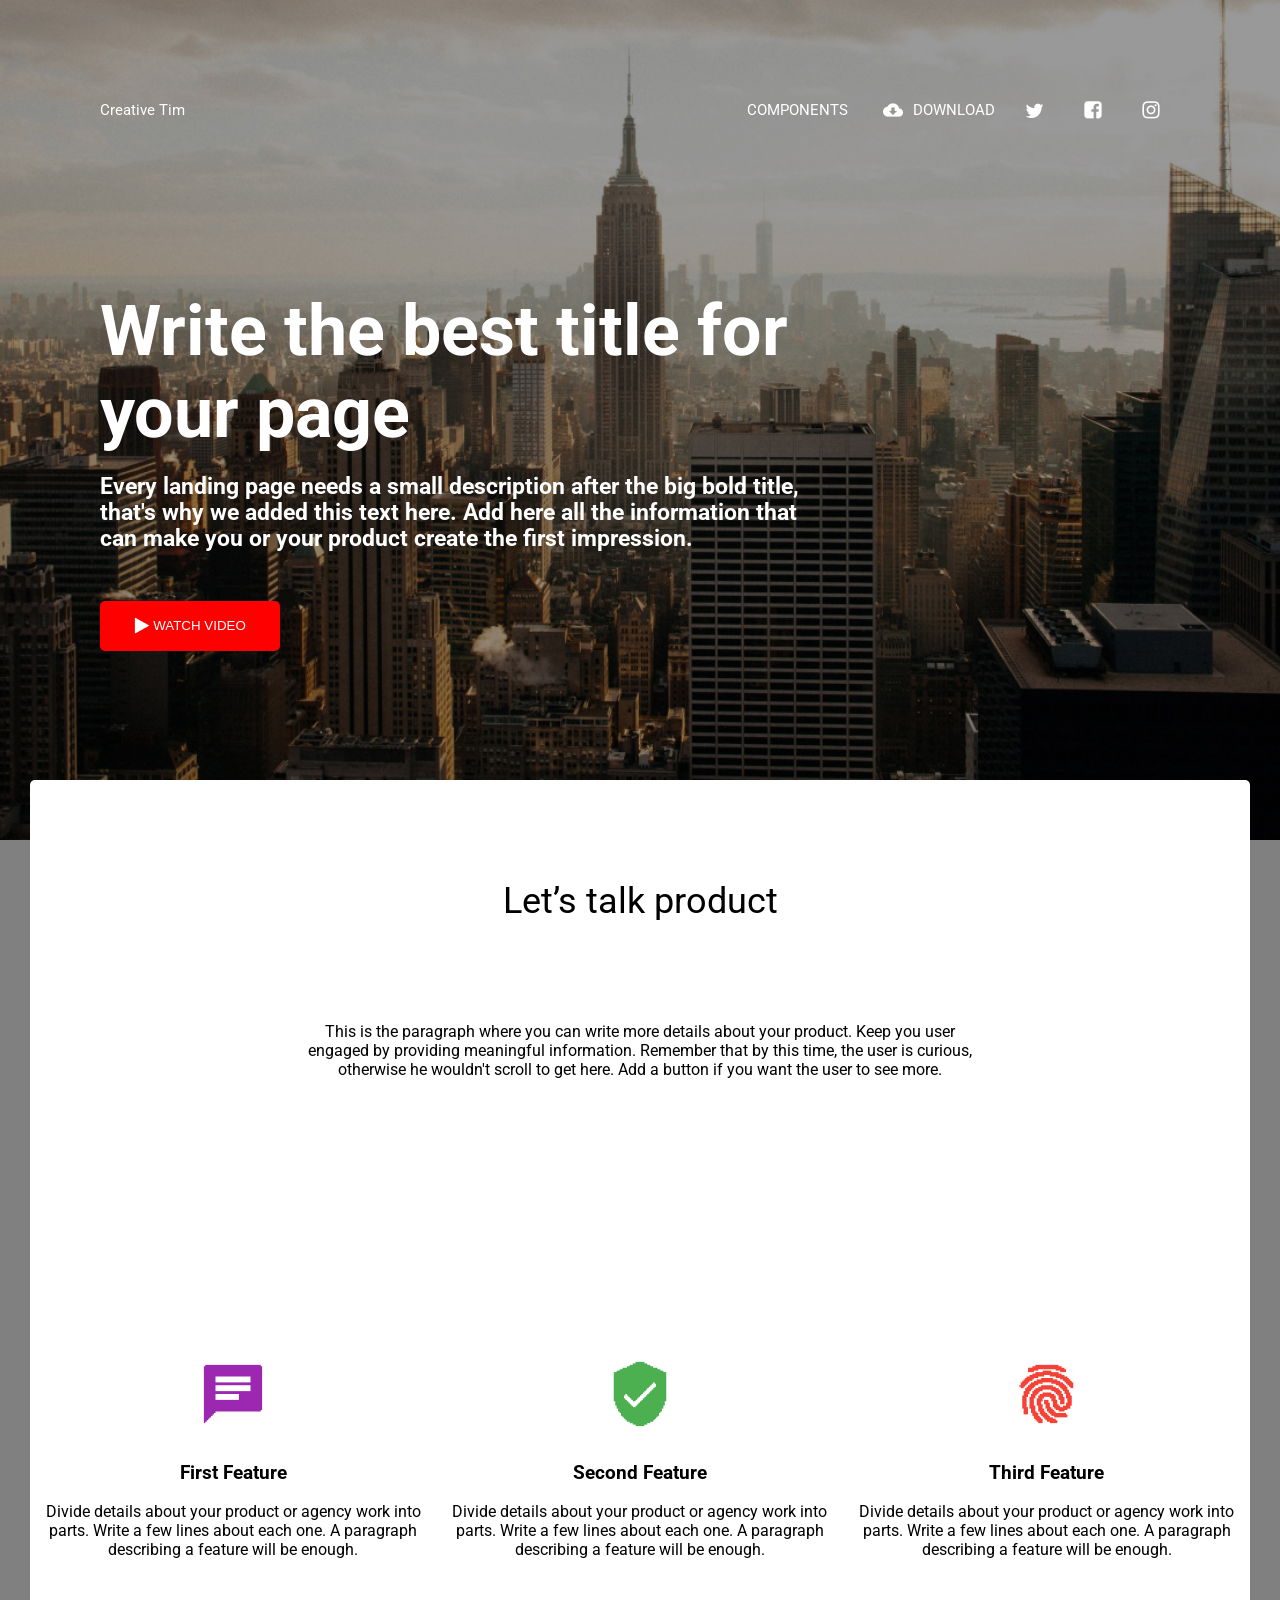
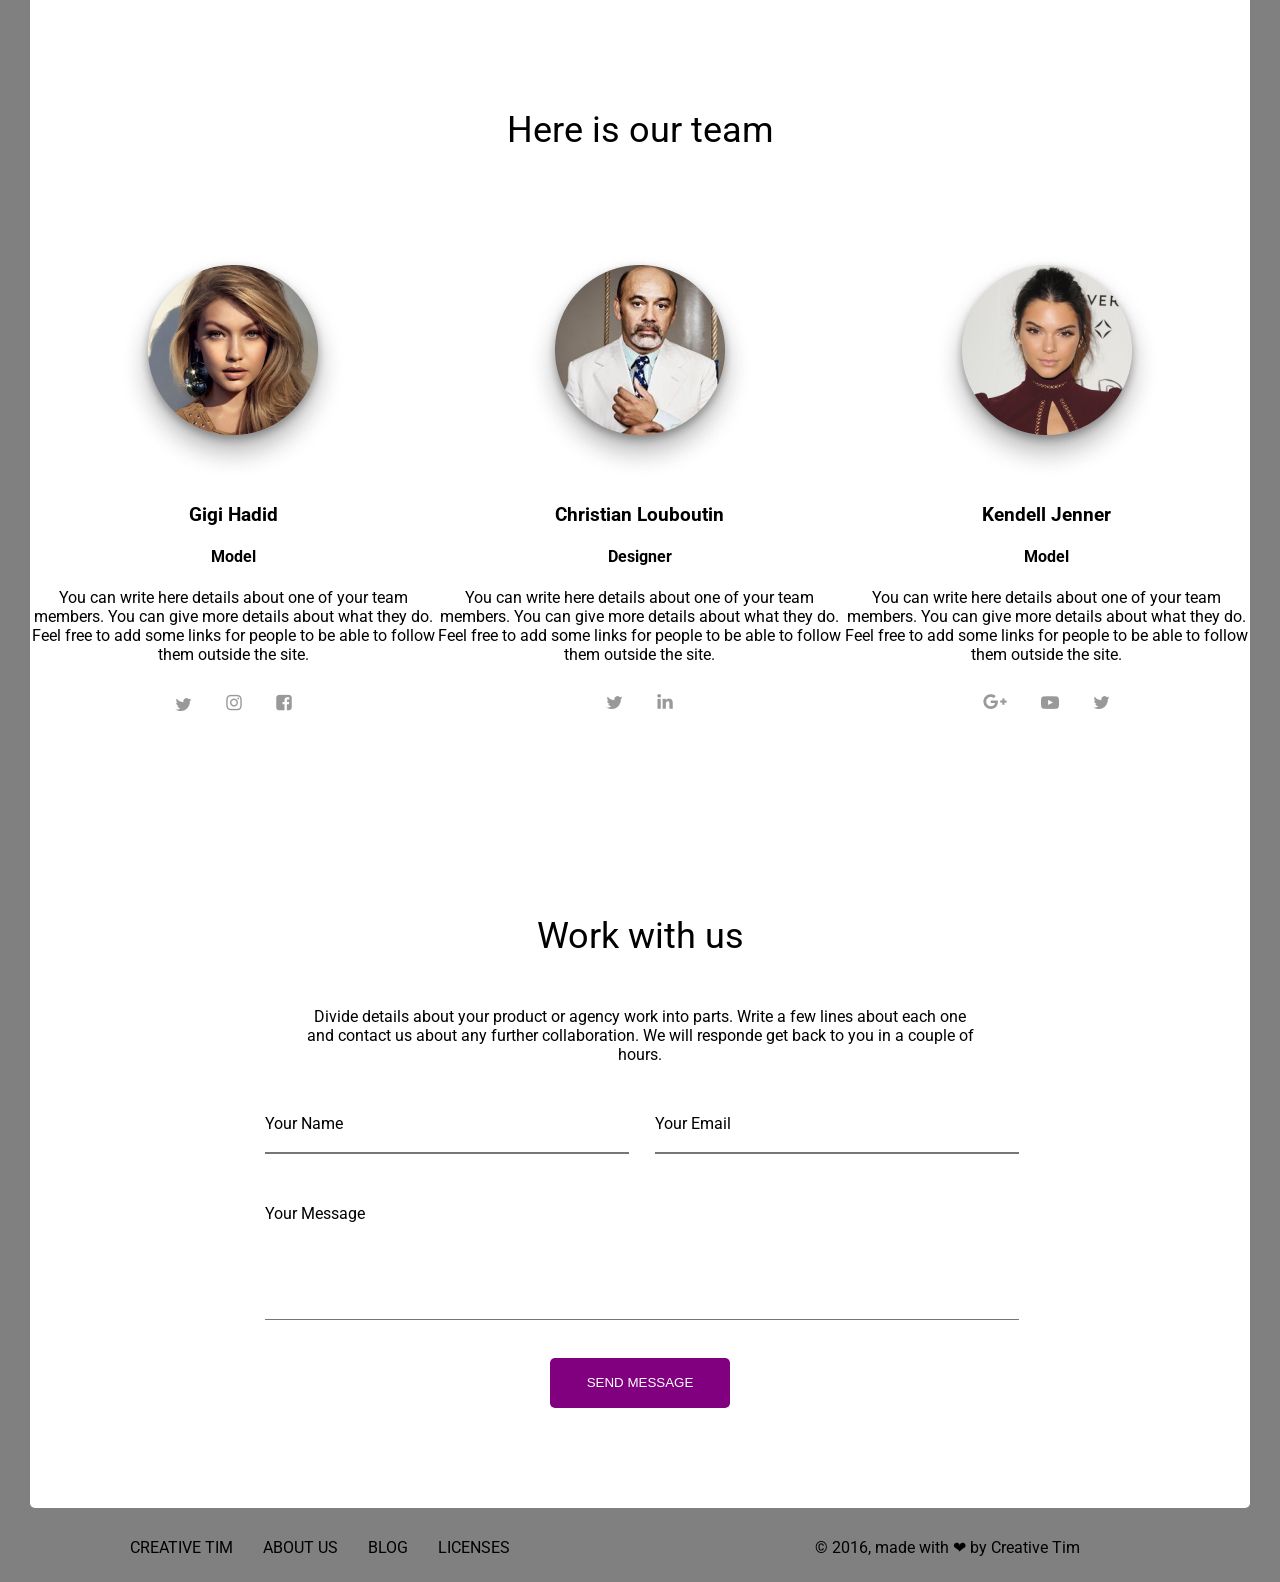
==== commit 52f4df35: "update" ====
--- a/figma.html
+++ b/figma.html
@@ -194,7 +194,7 @@
         <div class="cont2">
             <h2>Every landing page needs a small description after the big bold title, 
                 that's why we added this text here. Add here all the information that 
-                can make you or your product create the first impression.fgfgfg</h2>
+                can make you or your product create the first impression.</h2>
         </div> 
         <button class="Rec2">
             <img class="triangle" src="pictures/triangle.png">WATCH VIDEO
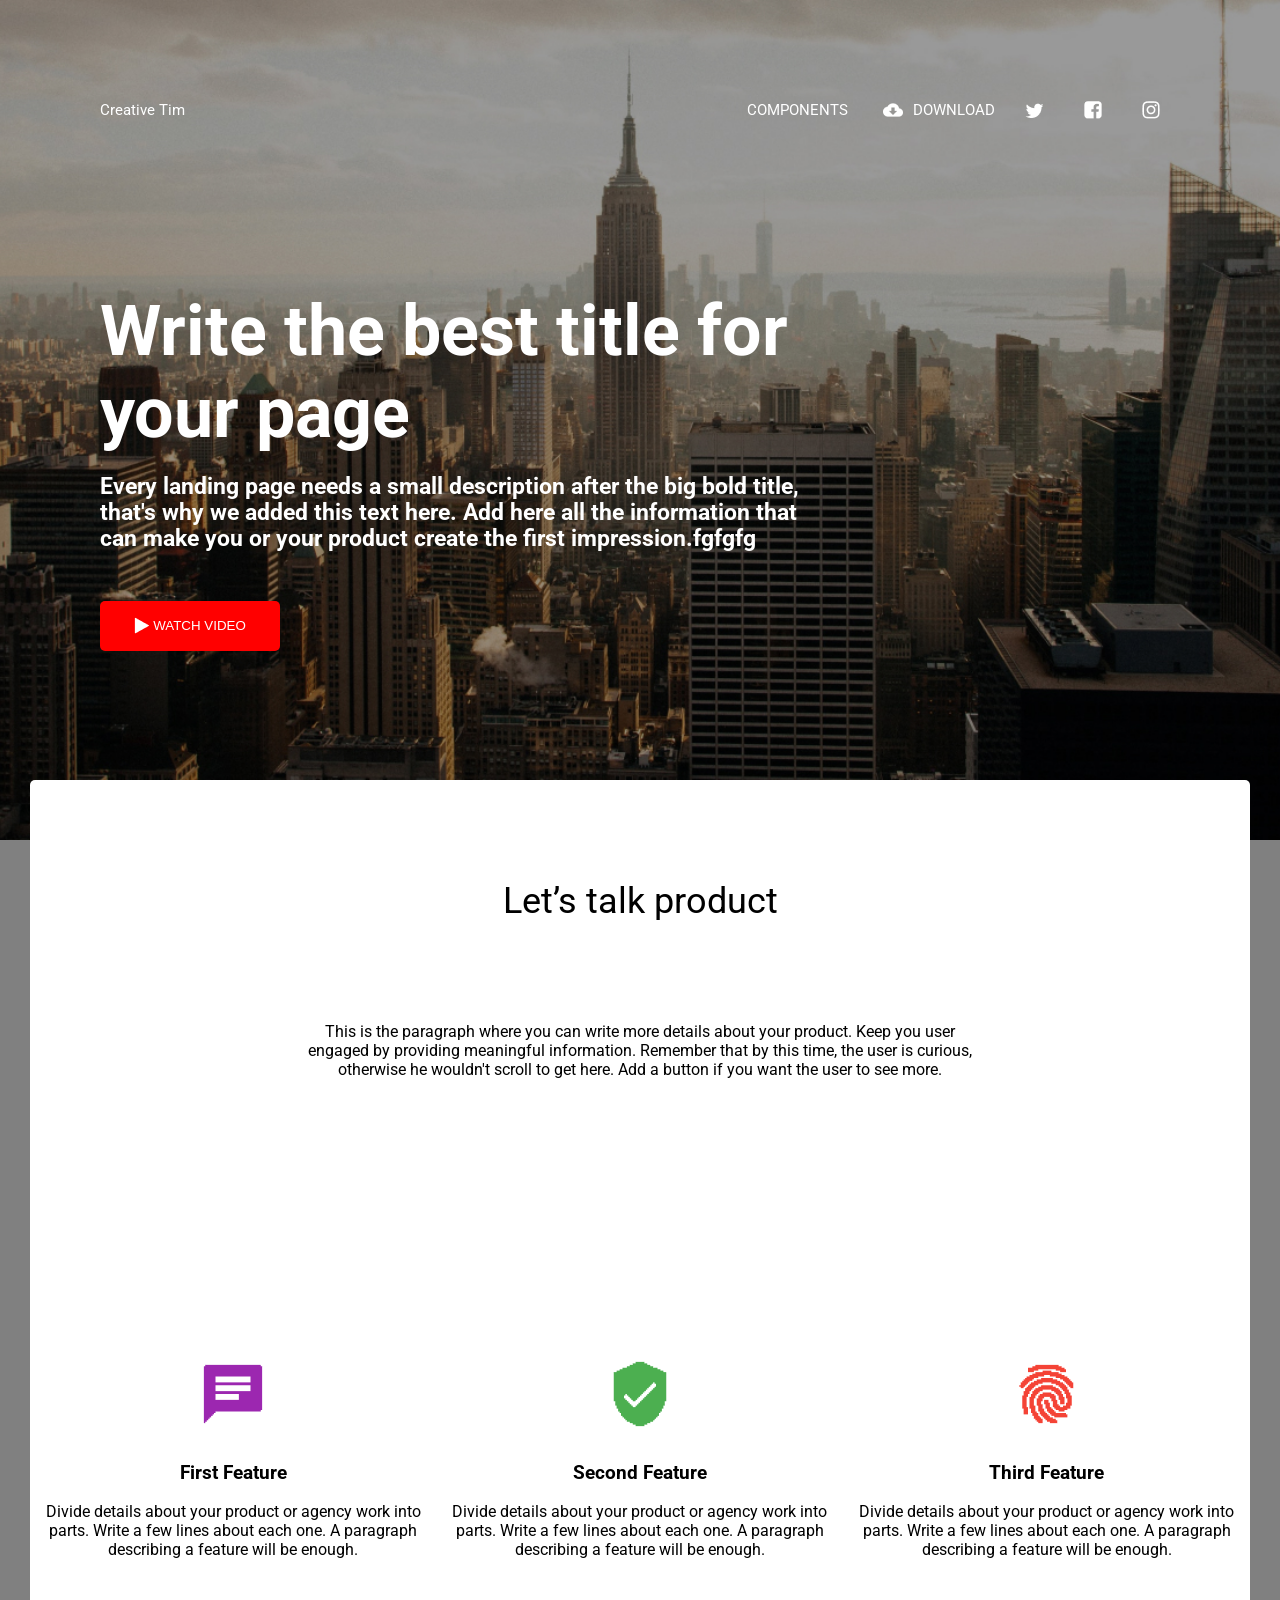
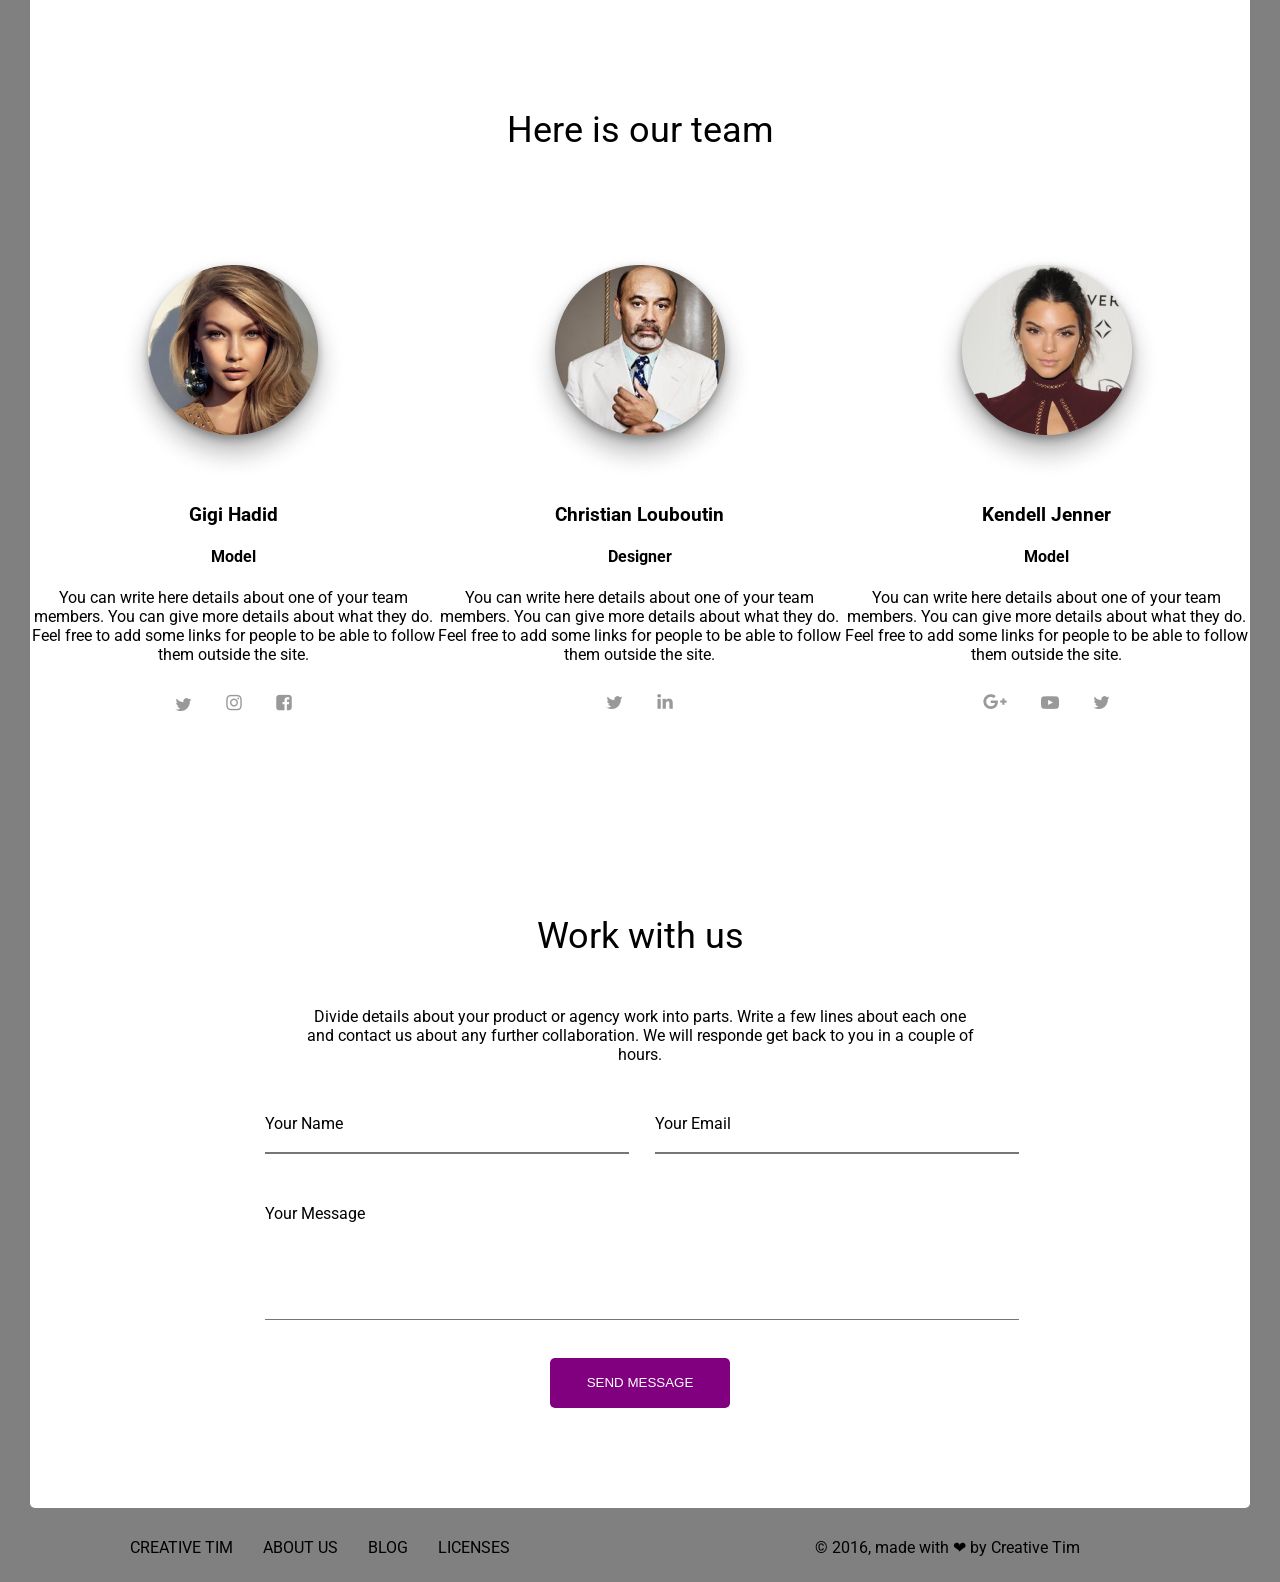
==== commit ac9f9110: "upd" ====
--- a/figma.html
+++ b/figma.html
@@ -1,169 +1,3 @@
-<!-- <!DOCTYPE html>
-<html>
-<head>
-    <title> figma </title>
-    <meta charset="Utf-8">
-    <link rel="stylesheet" href="./figma.css">
-    <link href="https://fonts.googleapis.com/css?family=Roboto:400,500&display=swap" rel="stylesheet">
-    <meta name="viewport" content="width=device-width, initial-scale=1.0">
-</head>
-<body>    
-    <header class="header">        
-        <div class="flex">
-            <div class="left">Creative Tim</div>
-            <div class="right">
-                <a class="space" href="Componenets">COMPONENTS</a>
-                <img class="down" src="pictures/down.png">
-                <a class="space2" href="download">DOWNLOAD</a>
-                <img class="twit" src="pictures/twit.png">
-                <img class="fac" src="pictures/fac.png">
-                <img class="inst"src="pictures/inst.png">
-            </div>
-        </div>
-        <div class="cont">
-            <h1>
-                Write the best title for<br> your page
-            </h1>
-        </div>
-        <div class="cont2">
-            <h2>Every landing page needs a small description after the big bold title,<br> 
-                that's why we added this text here. Add here all the information that<br> 
-                can make you or your product create the first impression.</h2>
-        </div> 
-        <button class="Rec2">
-            <img class="triangle" src="pictures/triangle.png">WATCH VIDEO
-        </button>       
-    </header>
-    <div class="main">
-        <div class="name">Let’s talk product</div>
-        <div class="content">This is the paragraph where you can write more details about your product. Keep you user<br> 
-            engaged by providing meaningful information. Remember that by this time, the user is curious,<br> 
-            otherwise he wouldn't scroll to get here. Add a button if you want the user to see more.</div>
-        <div class="pictures">
-             <img class="images" src="pictures/ff.png">          
-             <img class="images" src="pictures/sf.png">
-             <img class="images" src="pictures/tf.png">
-        </div>
-        <div class="features">
-             <h3>First Feature</h3>
-             <h3>Second Feature</h3>
-             <h3>Third Feature</h3>
-        </div>
-        <div class="feature-text">
-            <div class="text">
-                 <span>Divide details about your product or agency work into<br> 
-                 parts. Write a few lines about each one. A paragraph<br> 
-                 describing a feature will be enough.<br></span>
-            </div>
-            <div class="text">
-                 <span>Divide details about your product or agency work into<br> 
-                 parts. Write a few lines about each one. A paragraph<br> 
-                 describing a feature will be enough.<br></span>
-            </div>
-            <div class="text">
-                 <span>Divide details about your product or agency work into<br> 
-                 parts. Write a few lines about each one. A paragraph<br> 
-                 describing a feature will be enough.<br></span>
-            </div>    
-        </div>
-        <div class="name2">Here is our team</div>
-        <div class="pictures2">
-             <img class="people" src="pictures/gigi.jpg">
-             <img class="people" src="pictures/chris.jpg">
-             <img class="people" src="pictures/ken.jpg">
-        </div>
-        <div class="name-surname">
-             <h3>Gigi Hadid</h3>
-             <h3>Christian Louboutin</h3>
-             <h3>Kendell Jenner</h3>
-        </div>
-        <div class="proffession">
-             <h4>Model</h4>
-             <h4>Designer</h4>
-             <h4>Model</h4>
-        </div>
-        <div class="detail-text">
-            <div class="detail">
-                 <p>You can write here details about one of your team<br> 
-                 members. You can give more details about what they do.<br> 
-                 Feel free to add some links for people to be able to follow<br> 
-                 them outside the site.</p>
-            </div>
-            <div class="detail">
-                 <p>You can write here details about one of your team<br> 
-                 members. You can give more details about what they do.<br> 
-                 Feel free to add some links for people to be able to follow<br> 
-                 them outside the site.</p>
-            </div>
-            <div class="detail">
-                 <p>You can write here details about one of your team<br> 
-                 members. You can give more details about what they do.<br> 
-                 Feel free to add some links for people to be able to follow<br> 
-                 them outside the site.</p>
-            </div>
-        </div>
-        <div class="icons-int">
-            <div class="icons">
-                <img class="twit2" src="pictures/twit2.png">
-                <img class="inst2" src="pictures/inst2.png">
-                <img class="fac2" src="pictures/fac2.png">
-            </div>
-            <div class="icons">
-                <img class="twit2" src="pictures/twit2.png">
-                <img class="link" src="pictures/link.png">
-            </div>
-            <div class="icons">
-                <img class="Google" src="pictures/G.png">
-                <img class="yout" src="pictures/yout.png">
-                <img class="twit2" src="pictures/twit2.png">
-            </div>
-        </div>
-        <div class="contact-form">
-            <div class="name3">Work with us</div>
-            <div class="content2">Divide details about your product or agency work into parts. Write a few lines about each one<br> 
-                and contact us about any further collaboration. We will responde get back to you in a couple of<br>hours.
-            </div>
-            <div class="sign">
-                <div class="TEXT">
-                    <p class="input-name">Your Name</p>
-               
-                    <div>
-                        <input class="dig1" type="text" name="name">
-                    </div>
-                </div>   
-                <div class="TEXT">
-                    <p class="input-name">Your Email</p>
-                
-                    <div>
-                        <input class="dig2" type="text">
-                    </div>
-                </div>
-            </div>
-            <div class="sign2">
-                <p class="input-name2">Your Message</p>
-                <div>
-                    <textarea class="sign2-2"></textarea>
-                </div>
-            </div>
-            <div class="send-message">
-                <button class="s-m">SEND MESSAGE</button>
-                
-            </div>
-        </div>
-    </div>
-    <footer class="bottom">
-        <div class="bottom-words">
-            <div class="words">CREATIVE TIM</div>
-            <div class="words">ABOUT US</div>
-            <div class="words">BLOG</div>
-            <div class="words">LICENSES</div>
-        </div>
-        <div class="corp">&#169; 2016, made with &#10084; by Creative Tim</div>
-    </footer>    
-</body>
-</html> -->
-
-
 <!DOCTYPE html>
 <html>
 <head>
@@ -194,7 +28,7 @@
         <div class="cont2">
             <h2>Every landing page needs a small description after the big bold title, 
                 that's why we added this text here. Add here all the information that 
-                can make you or your product create the first impression.</h2>
+                can make you or your product create the first impression.fgfgfg</h2>
         </div> 
         <button class="Rec2">
             <img class="triangle" src="pictures/triangle.png">WATCH VIDEO
